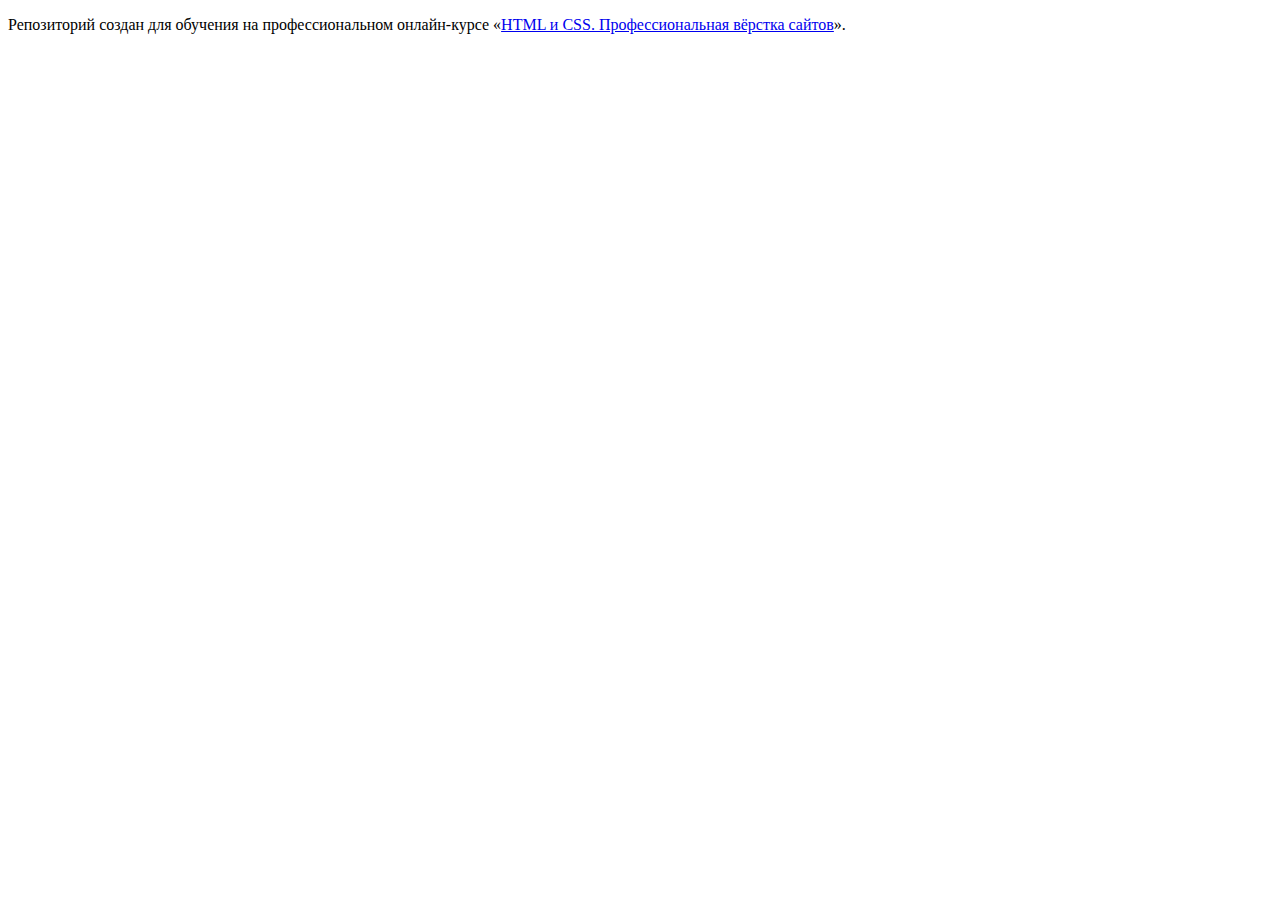
==== index.html @ a2f57d91 ":hatching_chick:" ====
<!DOCTYPE html>
<html lang="ru">
  <head>
    <meta charset="utf-8">
    <title>HTML Academy: Глейси</title>
  </head>
  <body>

    <p>Репозиторий создан для обучения на профессиональном онлайн‑курсе «<a href="https://htmlacademy.ru/intensive/htmlcss">HTML и CSS. Профессиональная вёрстка сайтов</a>».</p>

  </body>
</html>
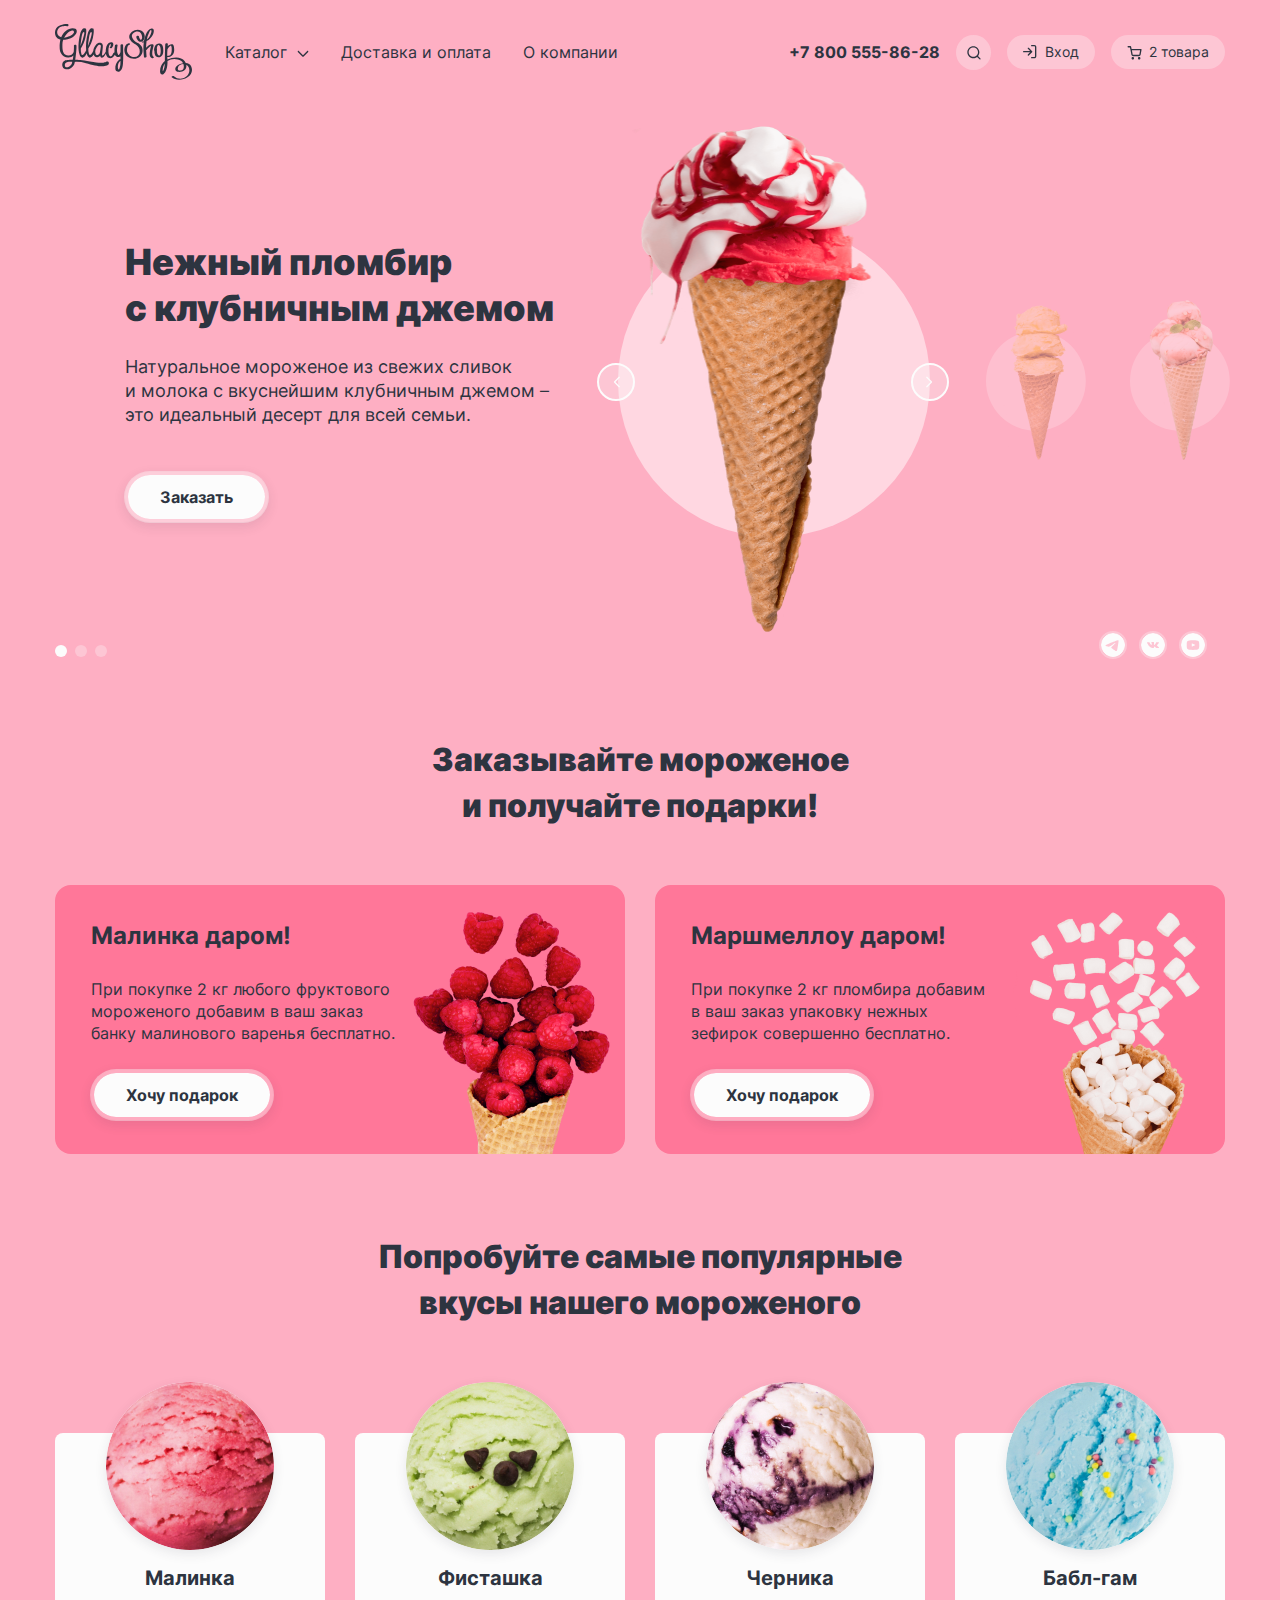
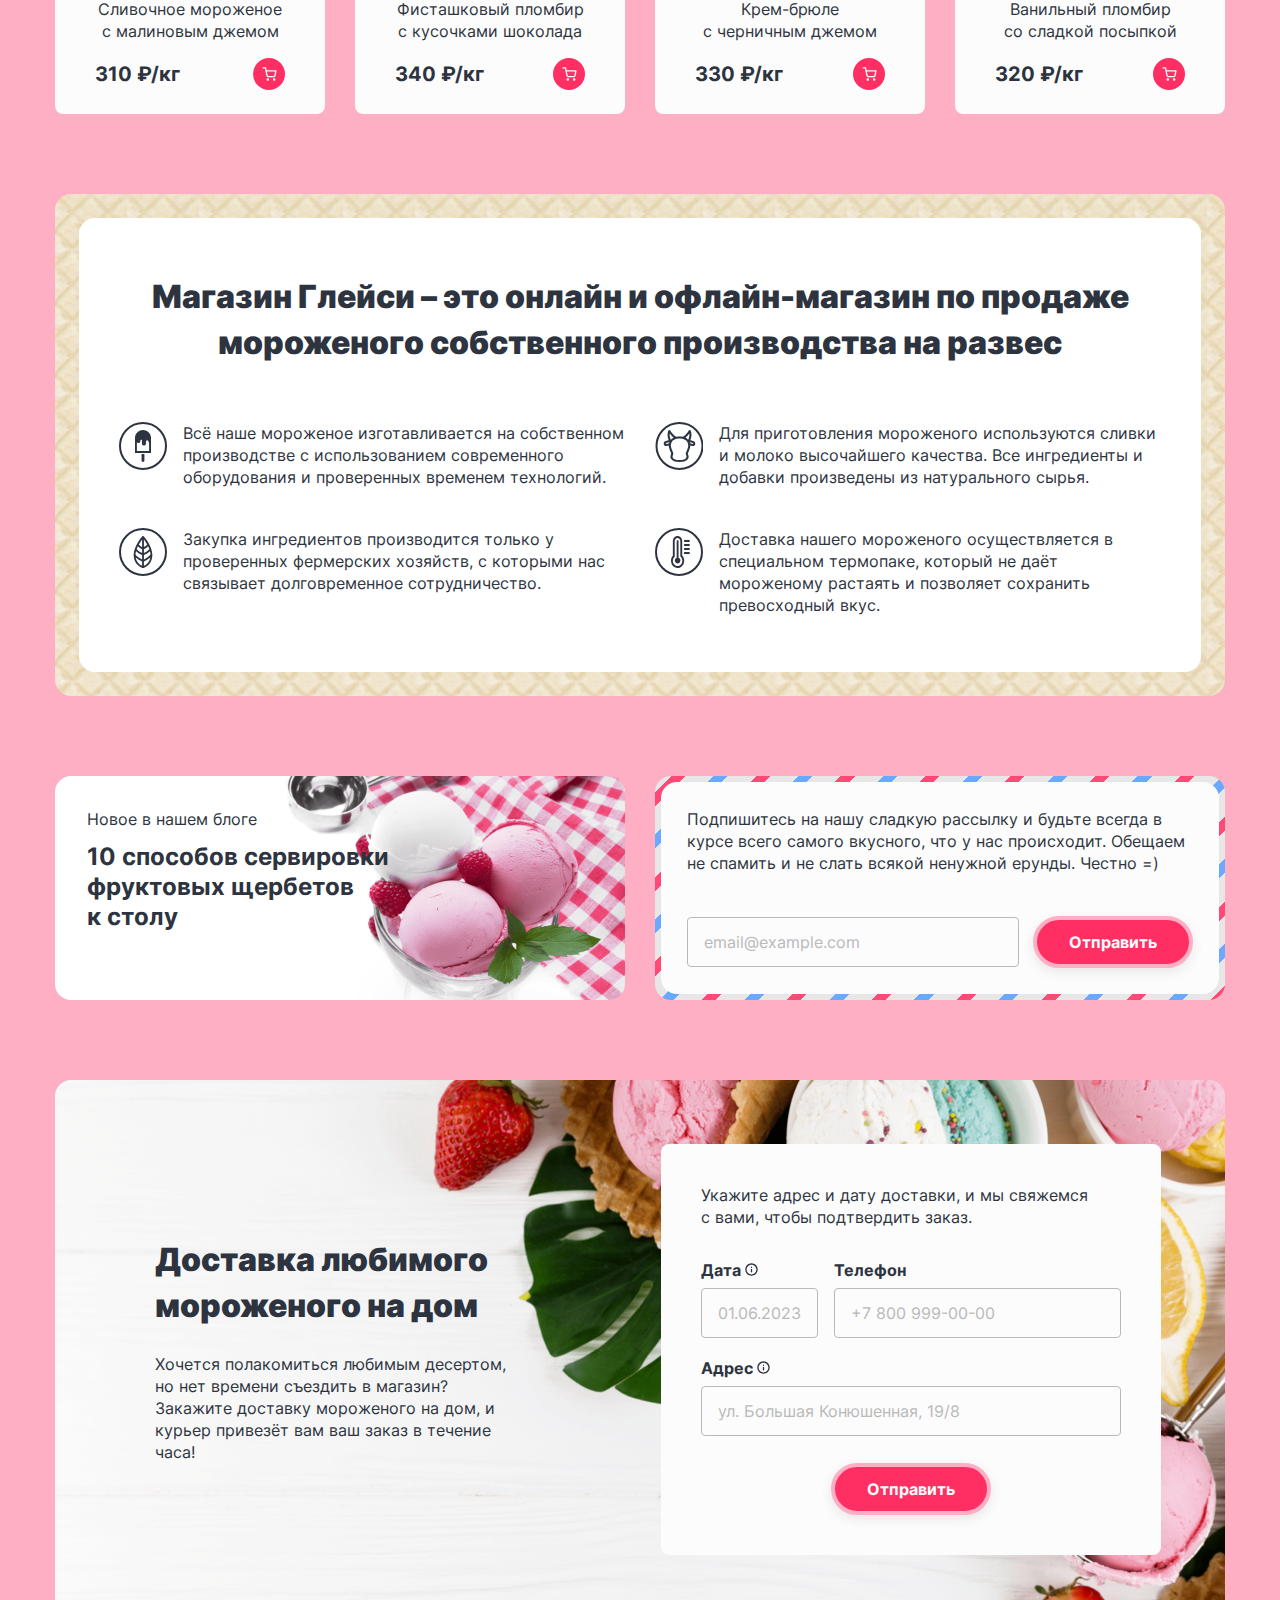
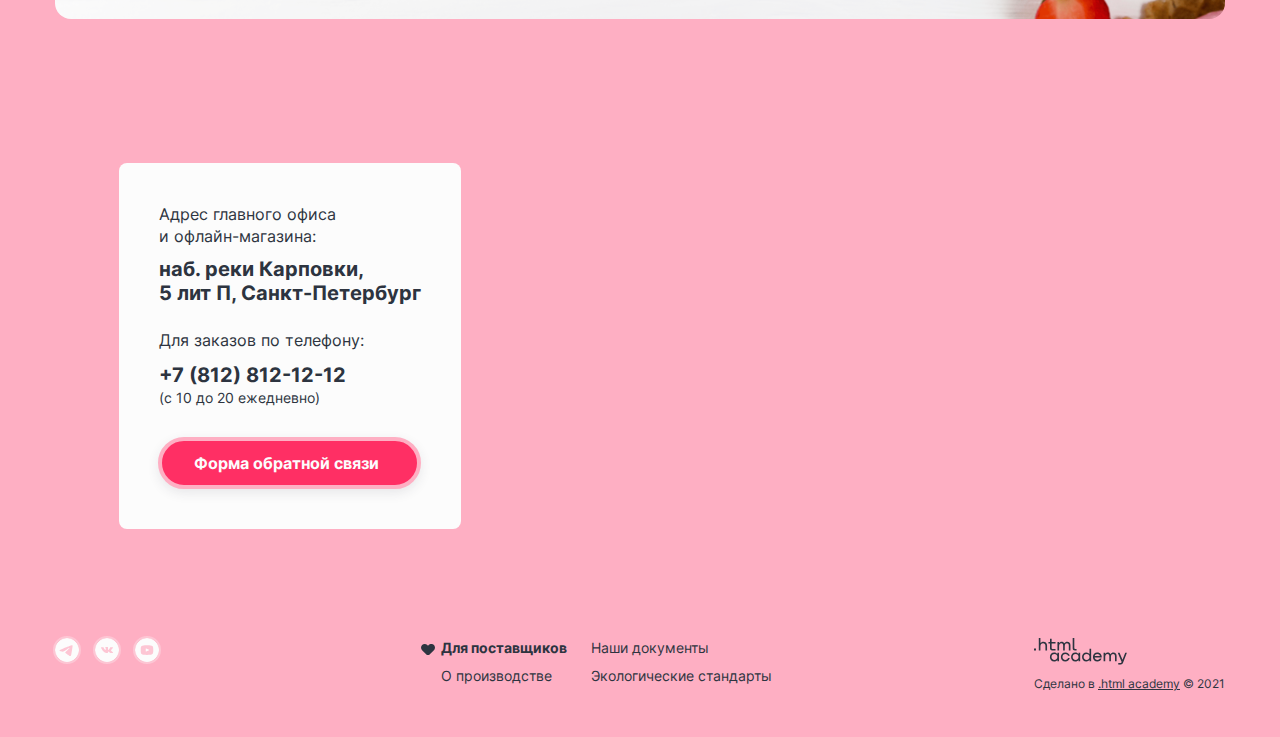
==== commit 37ceaa21: "Merge pull request #1 from EugeneChepkasov/master" ====
--- a/index.html
+++ b/index.html
@@ -1,12 +1,530 @@
 <!DOCTYPE html>
 <html lang="ru">
+
   <head>
     <meta charset="utf-8">
     <title>HTML Academy: Глейси</title>
+    <link rel="stylesheet" href="styles/styles.css">
+    <link rel="icon" type="image/png" sizes="32x32" href="images/favicon-32x32.png">
   </head>
+
   <body>
-
-    <p>Репозиторий создан для обучения на профессиональном онлайн‑курсе «<a href="https://htmlacademy.ru/intensive/htmlcss">HTML и CSS. Профессиональная вёрстка сайтов</a>».</p>
+    <div class="wrap-container">
+
+      <!-- Header -->
+      <header class="main-menu">
+        <a href="index.html" title="Главная страница">
+          <img src="images/logo-glacy.svg" class="main-logo" width="137" height="56" alt="Логотип Глейси">
+        </a>
+        <div class="menu">
+
+          <ul class="navigation">
+            <li>
+              <a href="catalog.html" class="catalog-link">Каталог</a>
+              <div class="inner-navigation-wrap">
+                <ul class="inner-navigation">
+                  <li><a href="#">Новинки</a></li>
+                  <li>
+                    <div></div>
+                  </li>
+                  <li><a href="#">Сливочное</a></li>
+                  <li><a href="#">Щербеты</a></li>
+                  <li><a href="#">Фруктовый лед</a></li>
+                  <li><a href="#">Мелорин</a></li>
+                </ul>
+              </div>
+            </li>
+            <li>
+              <a href="#">Доставка и оплата</a>
+            </li>
+            <li>
+              <a href="#">О компании</a>
+            </li>
+          </ul>
+
+          <ul class="user-navigation">
+            <li>
+              <a href="tel:+78005558628" class="link-tel">+7 800 555-86-28</a>
+            </li>
+            <li>
+              <a href="#" title="Поиск по сайту" class="search-link">
+                <svg class="search-icon" width="14" height="14" viewBox="0 0 14 14" fill="none"
+                  xmlns="http://www.w3.org/2000/svg">
+                  <path fill-rule="evenodd" clip-rule="evenodd"
+                    d="M1.66329 6.18799C1.66329 3.61066 3.75263 1.52132 6.32996 1.52132C8.90729 1.52132 10.9966 3.61066 10.9966 6.18799C10.9966 7.44526 10.4994 8.58641 9.69093 9.42554C9.66808 9.44309 9.64612 9.46234 9.62519 9.48326C9.60427 9.50418 9.58503 9.52614 9.56748 9.54898C8.72835 10.3575 7.58722 10.8547 6.32996 10.8547C3.75263 10.8547 1.66329 8.76532 1.66329 6.18799ZM10.0751 10.8759C9.04862 11.697 7.74662 12.188 6.32996 12.188C3.01625 12.188 0.329956 9.5017 0.329956 6.18799C0.329956 2.87428 3.01625 0.187988 6.32996 0.187988C9.64367 0.187988 12.33 2.87428 12.33 6.18799C12.33 7.60467 11.839 8.90668 11.0179 9.93313L13.468 12.3833C13.7284 12.6436 13.7284 13.0657 13.468 13.3261C13.2077 13.5864 12.7855 13.5864 12.5252 13.3261L10.0751 10.8759Z"
+                    fill="currentColor" />
+                </svg>
+              </a>
+              <form action="https://echo.htmlacademy.ru/courses" method="get" class="search-popover">
+                <input type="text" class="common-input search-input" name="search" placeholder="Поиск по сайту" required>
+              </form>
+            </li>
+
+            <li>
+              <a href="#" title="Вход в личный кабинет" class="login-link">Вход</a>
+
+              <form action="https://echo.htmlacademy.ru/courses" method="post" class="login-popover">
+                <p class="title">Личный кабинет</p>
+                <input class="common-input login-input" type="email" name="email" placeholder="email@example.com" required>
+                <input class="common-input input-password" type="password" name="password" placeholder="......" required>
+
+                <div class="login-action">
+                  <button type="submit" class="red-button" name="button-login">Войти</button>
+                  <div class="login-links">
+                    <a href="#" class="link-login">Забыли пароль?</a>
+                    <a href="#" class="link-login">Регистрация</a>
+                  </div>
+                </div>
+              </form>
+            </li>
+
+            <li>
+              <a href="#" class="cart-link">2 товара</a>
+
+              <form class="cart-popover" action="https://echo.htmlacademy.ru/courses" method="get">
+                <p class="title">Корзина</p>
+                <ul class="cart-list">
+                  <li class="cart-item">
+                    <a href="#" class="cart-form-link">
+                      <div class="cart-image">
+                        <img class="cart-form-img" src="images/card-raspberry.jpg" alt="Малиновое мороженое"
+                          width="270" height="184">
+                      </div>
+                      <div>
+                        <p class="cart-title">Малинка</p>
+                        <p class="cart-description">1 кг х 310 ₽</p>
+                      </div>
+                    </a>
+                    <p class="cart-title">310 ₽</p>
+                    <button type="button" class="close-button" name="close-cart"></button>
+                    <input type="hidden" value="raspberry" name="raspberry">
+                  </li>
+                  <li class="cart-item">
+                    <a href="#" class="cart-form-link">
+                      <div class="cart-image">
+                        <img class="cart-form-img" src="images/card-bubblegum.jpg" alt="Малиновое мороженое"
+                          width="270" height="184">
+                      </div>
+                      <div>
+                        <p class="cart-title">Бабл-гам</p>
+                        <p class="cart-description">1.5 кг х 320 ₽</p>
+                      </div>
+                    </a>
+                    <p class="cart-title">480 ₽</p>
+                    <button type="button" class="close-button" name="close-cart">
+                      <span class="visually-hidden">Удалить из корзины</span>
+                    </button>
+                    <input type="hidden" value="bubblegum" name="bubblegum">
+                  </li>
+                </ul>
+                <div class="cart-order">
+                  <button type="submit" class="red-button">Оформить заказ</button>
+                  <span class="cart-title">Итого: <span class="sum-cart">780 ₽</span></span>
+                </div>
+              </form>
+            </li>
+            <li>
+              <div class="cart-empty">
+                <p class="title">В вашей корзинке пустошь</p>
+              </div>
+            </li>
+          </ul>
+
+        </div>
+      </header>
+
+      <main>
+        <h1 class="visually-hidden">Глейси – производство и продажа мороженого на развес</h1>
+
+        <!-- Slider -->
+        <section class="hero-block">
+          <h2 class="visually-hidden">Самое вкусное мороженое</h2>
+
+          <ul class="slider">
+
+            <li class="slider-screen active-screen">
+              <div class="slider-description">
+                <h3 class="slider-title">Нежный пломбир <br>с клубничным джемом</h3>
+                <p>Натуральное мороженое из свежих сливок <br>и молока с вкуснейшим клубничным джемом
+                  – <br>это идеальный десерт для
+                  всей семьи. </p>
+                <a href="#" class="main-button" title="Нажмешь, придется заказать!">Заказать</a>
+              </div>
+
+              <div class="slider-image">
+                <img src="images/slider-strawberry.png" alt="Мороженое с вкуснейшим клубничным джемом" width="327"
+                  height="507">              </div>
+
+              <div class="slider-inactive-image">
+                <img src="images/slider-banana.png" alt="Мороженое с ярким банановым вкусом" width="327"
+                height="507">
+              </div>
+
+              <div class="slider-inactive-image">
+                <img src="images/slider-marshmallow.png" alt="Мороженое с карамельным топпингом" width="327"
+                  height="507">
+              </div>
+            </li>
+
+            <li class="slider-screen">
+              <div class="slider-description">
+                <h3 class="slider-title">Сливочное мороженое <br>со вкусом банана</h3>
+                <p>Сливочное мороженое с ярким банановым <br>вкусом подарит вам свежесть и наслаждение <br>даже в самый жаркий летний день.  </p>
+                <a href="#" class="main-button" title="Нажмешь, придется заказать!">Заказать</a>
+              </div>
+
+              <div class="slider-image">
+                <img src="images/slider-banana.png" alt="Мороженое с ярким банановым вкусом" width="327"
+                height="507">
+              </div>
+
+              <div class="slider-inactive-image">
+                <img src="images/slider-marshmallow.png" alt="Мороженое с карамельным топпингом" width="327"
+                  height="507">
+              </div>
+
+              <div class="slider-inactive-image">
+                <img src="images/slider-strawberry.png" alt="Мороженое с вкуснейшим клубничным джемом" width="327"
+                  height="507">
+              </div>
+            </li>
+
+
+            <li class="slider-screen">
+              <div class="slider-description">
+                <h3 class="slider-title">Карамельный пломбир <br>с маршмеллоу</h3>
+                <p>Необычный сладкий десерт с карамельным <br>топпингом и кусочками зефира завоюет <br>сердца сладкоежек всех возрастов. </p>
+                <a href="#" class="main-button" title="Нажмешь, придется заказать!">Заказать</a>
+              </div>
+
+              <div class="slider-image">
+                <img src="images/slider-marshmallow.png" alt="Мороженое с карамельным топпингом" width="327"
+                  height="507">
+              </div>
+
+              <div class="slider-inactive-image">
+                <img src="images/slider-strawberry.png" alt="Мороженое с вкуснейшим клубничным джемом" width="327"
+                  height="507">              </div>
+
+              <div class="slider-inactive-image">
+                <img src="images/slider-banana.png" alt="Мороженое с ярким банановым вкусом" width="327"
+                height="507">
+              </div>
+            </li>
+
+          </ul>
+
+          <button class="slider-control control-back" type="button" name="slider-forward">
+            <span class="visually-hidden">Вперед</span>
+          </button>
+          <button class="slider-control control-forward" type="button" name="slider-back">
+            <span class="visually-hidden">Назад</span>
+          </button>
+
+
+          <ul class="slider-bullets">
+            <li>
+              <button class="bullet active-bullet" type="button" name="first-screen">
+                <span class="visually-hidden">Первый экран слайдера</span>
+              </button>
+            </li>
+            <li>
+              <button class="bullet" type="button" name="second-screen">
+                <span class="visually-hidden">Второй экран слайдера</span>
+              </button>
+            </li>
+            <li>
+              <button class="bullet" type="button" name="third-screen">
+                <span class="visually-hidden">Третий экран слайдера</span>
+              </button>
+            </li>
+          </ul>
+
+          <ul class="social-links">
+            <li class="social-telegram">
+              <a href="https://t.me/htmlacademy">
+                <span class="visually-hidden">Наш Телеграмм</span>
+              </a>
+            </li>
+            <li class="social-vk">
+              <a href="https://vk.com/htmlacademy">
+                <span class="visually-hidden">Наш ВКонтакте</span>
+              </a>
+            </li>
+            <li class="social-youtube">
+              <a href="https://www.youtube.com/user/htmlacademyru">
+                <span class="visually-hidden">Наш канал на Ютуб</span>
+              </a>
+            </li>
+          </ul>
+
+        </section>
+
+        <section>
+          <h2 class="main-title">Заказывайте мороженое <br>и получайте подарки!</h2>
+          <ul class="gifts-wrap">
+            <li class="gift-article raspberry-gift">
+                <h3 class="title gift-title">Малинка даром!</h3>
+                <p class="gift-description">При покупке 2 кг любого фруктового мороженого добавим в ваш заказ банку малинового варенья бесплатно.
+                </p>
+                <a href="#" class="main-button gift-button">Хочу подарок</a>
+            </li>
+
+            <li class="gift-article marshmallow-gift">
+                <h3 class="title gift-title">Маршмеллоу даром!</h3>
+                <p  class="gift-description">При покупке 2 кг пломбира добавим в ваш заказ упаковку нежных зефирок совершенно бесплатно.</p>
+                <a href="#" class="main-button gift-button">Хочу подарок</a>
+            </li>
+          </ul>
+        </section>
+
+        <section>
+          <h2 class="main-title">Попробуйте самые популярные <br>вкусы нашего мороженого</h2>
+
+          <ul class="catalog-container">
+
+            <li class="card-container">
+              <a href="#" class="card-link" title="На страницу товара">
+                <div class="card-image">
+                  <img src="images/card-raspberry.jpg" alt="Сливочное мороженое c малиновым джемом" width="270"
+                    height="184">
+                </div>
+                <h3 class="catalog-title">Малинка</h3>
+              </a>
+              <p>Сливочное мороженое c малиновым джемом</p>
+              <div class="card-order">
+                <span class="card-price">310 ₽/кг</span>
+                <button type="button" class="card-button">
+                  <span class="visually-hidden">Добавить в корзину</span>
+                </button>
+              </div>
+            </li>
+
+            <li class="card-container">
+              <a href="#" class="card-link" title="На страницу товара">
+                <div class="card-image">
+                  <img src="images/card-pistache.jpg" alt="Фисташковый пломбир c кусочками шоколада" width="270"
+                    height="184">
+                </div>
+                <h3 class="catalog-title">Фисташка</h3>
+              </a>
+              <p>Фисташковый пломбир c кусочками шоколада</p>
+              <div class="card-order">
+                <span class="card-price">340 ₽/кг</span>
+                <button type="button" class="card-button">
+                  <span class="visually-hidden">Добавить в корзину</span>
+                </button>
+              </div>
+            </li>
+
+            <li class="card-container">
+              <a href="#" class="card-link" title="На страницу товара">
+                <div class="card-image">
+                  <img src="images/card-blueberry.jpg" alt="Крем-брюле c черничным джемом" width="270" height="184">
+                </div>
+                <h3 class="catalog-title">Черника</h3>
+              </a>
+              <p>Крем-брюле <br>c черничным джемом</p>
+              <div class="card-order">
+                <span class="card-price">330 ₽/кг</span>
+                <button type="button" class="card-button">
+                  <span class="visually-hidden">Добавить в корзину</span>
+                </button>
+              </div>
+            </li>
+
+            <li class="card-container">
+              <a href="#" class="card-link" title="На страницу товара">
+                <div class="card-image">
+                  <img src="images/card-bubblegum.jpg" alt="Ванильный пломбир со сладкой посыпкой" width="270"
+                    height="184">
+                </div>
+                <h3 class="catalog-title">Бабл-гам</h3>
+              </a>
+              <p>Ванильный пломбир <br>со сладкой посыпкой</p>
+              <div class="card-order">
+                <span class="card-price">320 ₽/кг</span>
+                <button type="button" class="card-button">
+                  <span class="visually-hidden">Добавить в корзину</span>
+                </button>
+              </div>
+            </li>
+
+
+          </ul>
+
+        </section>
+
+        <section class="about">
+          <h2 class="visually-hidden">О нашем магазине</h2>
+          <div class="about-content">
+            <h3 class="main-title">Магазин Глейси – это онлайн и офлайн-магазин по продаже мороженого собственного
+              производства на развес
+            </h3>
+
+            <div class="about-description-wrap">
+              <p class="about-description description-icecrem">Всё наше мороженое изготавливается на собственном
+                производстве с использованием современного оборудования и
+                проверенных временем технологий.</p>
+              <p class="about-description description-cow">Для приготовления мороженого используются сливки и молоко
+                высочайшего качества. Все ингредиенты и добавки
+                произведены из натурального сырья.</p>
+              <p class="about-description description-leaf">Закупка ингредиентов производится только у проверенных
+                фермерских хозяйств, с которыми нас связывает долговременное сотрудничество.</p>
+              <p class="about-description description-thermometer">Доставка нашего мороженого осуществляется в
+                специальном термопаке, который не даёт мороженому растаять и
+                позволяет сохранить превосходный вкус.</p>
+            </div>
+
+          </div>
+        </section>
+
+
+        <section >
+          <h2 class="visually-hidden">Блог Глейси со статьями о мороженом</h2>
+
+          <ul class="blog">
+          <li class="blogs-news">
+            <h3 class="blogs-heading">Новое в нашем блоге</h3>
+            <a href="#" class="blogs-link">
+              <h4 class="title">10 способов сервировки фруктовых щербетов <br>к столу</h4>
+            </a>
+          </li>
+
+          <li class="subscribe-wrap">
+            <div class="subscribe">
+            <h3 class="visually-hidden">Подпишись на новости и спецпредложения</h3>
+            <p>Подпишитесь на нашу сладкую рассылку и будьте всегда в курсе всего самого вкусного, что у нас
+              происходит.
+              Обещаем не спамить и не слать всякой ненужной ерунды. Честно =)</p>
+            <form action="https://echo.htmlacademy.ru/courses" method="post" aria-label="Форма подписки">
+              <input class="common-input subscribe-email" type="email" name="subscribe-email" placeholder="email@example.com"
+                required>
+              <button class="red-button" type="submit">Отправить</button>
+            </form>
+          </div>
+          </li>
+
+        </ul>
+        </section>
+
+        <section class="delivery">
+          <h2 class="visually-hidden">Как заказать доставку?</h2>
+          <article class="delivery-description">
+            <h3 class="main-title">Доставка любимого мороженого на дом</h3>
+            <p>Хочется полакомиться любимым десертом, <br>но нет времени съездить в магазин? Закажите доставку мороженого на
+              дом, и курьер привезёт вам ваш заказ в течение часа!</p>
+          </article>
+
+          <form action="https://echo.htmlacademy.ru/courses" method="get" class="delivery-form">
+            <h3 class="visually-hidden">Заполните форму для оформления доставки</h3>
+
+            <p>Укажите адрес и дату доставки, и мы свяжемся <br>с вами, чтобы подтвердить заказ.</p>
+
+            <div class="field-delivery">
+              <label for="date-delivery">Дата<a class="tooltip-link">
+               </a>
+               <span class="tooltip tooltip-date">Введите необходимую дату доставки</span>
+              </label>
+              <input class="common-input date-delivery" id="date-delivery" type="text" name="date-delivery" placeholder="01.06.2023"
+                required>
+            </div>
+
+            <div class="field-delivery">
+              <label for="phone-delivery">Телефон</label>
+              <input class="common-input phone-delivery" id="phone-delivery" type="tel" name="phone-delivery"
+                placeholder="+7 800 999-00-00" required>
+            </div>
+
+            <div class="field-delivery">
+              <label for="address-delivery">Адрес<a class="tooltip-link">
+              </a>
+              <span class="tooltip tooltip-delivery">Введите название улицы, дома и квартиры</span>
+            </label>
+              <input class="common-input address-delivery" id="address-delivery" type="text" name="address-delivery"
+                placeholder="ул. Большая Конюшенная, 19/8" required>
+            </div>
+
+            <button class="red-button" type="submit">Отправить</button>
+          </form>
+
+        </section>
+
+        <section class="contacts">
+          <h2 class="visually-hidden">Наши контакты</h2>
+          <article class="contacts-description">
+            <h3 class="visually-hidden">Наш адрес и телефон</h3>
+            <p>Адрес главного офиса <br>и офлайн-магазина:</p>
+            <address class="catalog-title">наб. реки Карповки, <br>5 лит П, Санкт-Петербург</address>
+            <p>Для заказов по телефону:</p>
+            <a class="catalog-title" href="tel:+78128121212">+7 (812) 812-12-12</a>
+            <span>(c 10 до 20 ежедневно)</span>
+            <a href="#" class="red-button">Форма обратной связи</a>
+          </article>
+        </section>
+
+      </main>
+
+      <!-- Footer -->
+      <footer class="main-footer">
+        <h3 class="visually-hidden">Наши соцсети</h3>
+        <ul class="footer-social social-links">
+          <li class="social-telegram">
+            <a href="https://t.me/htmlacademy">
+              <span class="visually-hidden">Наш Телеграмм</span>
+            </a>
+          </li>
+          <li class="social-vk">
+            <a href="https://vk.com/htmlacademy">
+              <span class="visually-hidden">Наш ВКонтакте</span>
+            </a>
+          </li>
+          <li class="social-youtube">
+            <a href="https://www.youtube.com/user/htmlacademyru">
+              <span class="visually-hidden">Наш канал на Ютуб</span>
+            </a>
+          </li>
+        </ul>
+        <h3 class="visually-hidden">Документы и стандарты</h3>
+        <ul class="footer-docs">
+          <li><a class="footer-link active-footer-link" href="#">Для поставщиков</a></li>
+          <li><a class="footer-link" href="#">Наши документы</a></li>
+          <li><a class="footer-link" href="#">О производстве</a></li>
+          <li><a class="footer-link" href="#">Экологические стандарты</a></li>
+        </ul>
+
+        <div class="madein">
+          <a href="https://htmlacademy.ru/">
+            <img src="images/logo-htmlacademy.svg" alt="Логотип Академии HTML" width="93" height="27">
+          </a>
+          <p>Сделано в <span>.html academy</span> © 2021</p>
+        </div>
+
+      </footer>
+    </div>
+
+    <div class="modal-container" style="display: none">
+      <h3 class="visually-hidden">Форма обратной связи</h3>
+      <div class="modal-window">
+        <p class="title modal-title">Мы обязательно вам ответим</p>
+        <button type="button" class="close-modal">
+          <p class="visually-hidden">Закрыть модальное окно</p>
+        </button>
+        <form action="https://echo.htmlacademy.ru/courses" method="get" class="modal-form">
+          <input class="common-input modal-input" type="text" name="clients-name"
+          placeholder="Имя и фамилия" required>
+
+          <input class="common-input modal-input" type="email" name="clients-email"
+          placeholder="email@example.com" required>
+
+          <textarea class="common-input modal-input" rows="5" name="clients-reqest"
+          placeholder="В свободной форме" required></textarea>
+
+          <button class="red-button modal-button" type="submit">Отправить</button>
+        </form>
+      </div>
+    </div>
 
   </body>
+
 </html>
--- a/styles/styles.css
+++ b/styles/styles.css
@@ -0,0 +1,1993 @@
+@font-face {
+  font-family: "Inter";
+  src: url("../fonts/inter-400.woff2") format("woff2");
+  font-weight: 400;
+  font-style: normal;
+  font-display: swap;
+}
+
+@font-face {
+  font-family: "Inter";
+  src: url("../fonts/inter-700.woff2") format("woff2");
+  font-weight: 700;
+  font-style: normal;
+  font-display: swap;
+}
+
+@font-face {
+  font-family: "Inter";
+  src: url("../fonts/inter-900.woff2") format("woff2");
+  font-weight: 900;
+  font-style: normal;
+  font-display: swap;
+}
+
+
+.visually-hidden {
+  position: absolute;
+  width: 1px;
+  height: 1px;
+  margin: -1px;
+  border: 0;
+  padding: 0;
+  white-space: nowrap;
+  clip-path: inset(100%);
+  clip: rect(0 0 0 0);
+  overflow: hidden;
+}
+
+html {
+  height: 100%;
+}
+
+body {
+  display: flex;
+  flex-direction: column;
+  height: 100%;
+  font-family: "Inter", "Arial", sans-serif;
+  font-size: 16px;
+  line-height: 22px;
+  font-weight: 400;
+  color: #2D3440;
+  margin: 0;
+  background-color: #FEAFC3;
+}
+
+.blue-body {
+  background-color: #69A9FF;
+}
+
+.yellow-body {
+  background-color: #FCC850;
+}
+
+main {
+  flex: 1 0 auto;
+}
+
+.wrap-container {
+  width: 1170px;
+  margin: 0 auto;
+}
+
+
+/* Titles */
+
+.slider-title {
+  font-family: "Inter", "Arial", sans-serif;
+  font-weight: 900;
+  font-style: normal;
+  font-size: 36px;
+  line-height: 46px;
+  color: #2D3440;
+  margin: 0;
+}
+
+
+.main-title {
+  font-family: "Inter", "Arial", sans-serif;
+  font-weight: 900;
+  font-style: normal;
+  font-size: 32px;
+  line-height: 46px;
+  color: #2D3440;
+  text-align: center;
+  margin: 0 0 56px 0;
+}
+
+
+
+.title {
+  font-family: "Inter", "Arial", sans-serif;
+  font-weight: 700;
+  font-style: normal;
+  font-size: 24px;
+  line-height: 30px;
+  color: #2D3440;
+  margin: 0 0 16px 0;
+}
+
+.catalog-title {
+  font-family: "Inter", "Arial", sans-serif;
+  font-weight: 700;
+  font-size: 20px;
+  line-height: 24px;
+  color: #2D3440;
+  margin: 0;
+  margin-top: 16px;
+}
+
+
+/* Кнопки */
+
+.main-button {
+  display: inline-block;
+  font-family: "Inter", "Arial", sans-serif;
+  font-size: 16px;
+  line-height: 20px;
+  font-weight: 700;
+  padding: 12px 32px;
+  margin-left: -1px;
+  text-decoration: none;
+  color: #2D3440;
+  background-color: #FCFCFC;
+  border: 4px solid rgba(252, 252, 252, 0.4);
+  box-shadow: 0 4px 12px rgba(45, 52, 64, 0.1);
+  border-radius: 26px;
+  background-clip: padding-box;
+  cursor: pointer;
+}
+
+.main-button:hover {
+  background-color: rgba(252, 252, 252, 0.4);
+  border: 4px solid #FCFCFC;
+}
+
+.main-button:focus {
+  background-color: rgba(252, 252, 252, 0.4);
+  outline: 2px solid #2D3440;
+  border: 4px solid rgba(252, 252, 252, 0.4);
+}
+
+.main-button:active {
+  background-color: #FCFCFC;
+  outline: 2px solid #2D3440;
+  border: 4px solid #FCFCFC;
+}
+
+.main-button:disabled {
+  background-color: #E7E7E7;
+  border: 4px solid rgba(252, 252, 252, 0.4);
+  color: #B9B9B9;
+}
+
+
+.red-button {
+  font-family: "Inter", "Arial", sans-serif;
+  font-size: 16px;
+  line-height: 20px;
+  font-weight: 700;
+  padding: 12px 32px;
+  margin-left: -1px;
+  color: #FCFCFC;
+  background: #FF2F64;
+  border: 4px solid #FEAFC3;
+  box-shadow: 0px 4px 12px rgba(45, 52, 64, 0.1);
+  border-radius: 26px;
+  cursor: pointer;
+}
+
+
+.red-button:hover {
+  color: #2D3440;
+  background: #FCFCFC;
+  border: 4px solid #FF2F64;
+}
+
+.red-button:focus {
+  background: #FF2F64;
+  outline: 2px solid #2D3440;
+  outline-offset: -2px;
+  border: 4px solid #FF2F64;
+  color: #FCFCFC;
+}
+
+.red-button:active {
+  color: #FCFCFC;
+  background: #FEAFC3;
+  outline: 2px solid #2D3440;
+  outline-offset: -2px;
+  border: 4px solid #FEAFC3;
+}
+
+.red-button:disabled {
+  background-color: #B9B9B9;
+  border: 4px solid rgba(185, 185, 185, 0.3);
+  color: #565C66;
+}
+
+/* Inputs */
+
+.common-input::placeholder {
+  font-family: "Inter", "Arial", sans-serif;
+  font-size: 16px;
+  font-weight: 400;
+  color: #B9B9B9;
+}
+
+.common-input {
+  padding: 14px 16px;
+  border: 1px solid #B9B9B9;
+  border-radius: 4px;
+  font-family: "Inter", "Arial", sans-serif;
+  font-size: 16px;
+  font-weight: 400;
+  color: #2D3440;
+  background-color: #FCFCFC;
+  box-sizing: border-box;
+}
+
+.common-input:hover {
+  border: 1px solid #2D3440;
+}
+
+.common-input:focus {
+  outline: 2px solid #2D3440;
+  outline-offset: -2px;
+}
+
+.common-input:invalid:not(:placeholder-shown) {
+  border: 1px solid #EA5454;
+}
+
+.common-input:invalid:not(:placeholder-shown):hover {
+  outline: 2px solid #EA5454;
+  outline-offset: -2px;
+}
+
+.common-input:disabled {
+  border: 1px solid #B9B9B9;
+  background-color: #E7E7E7;
+}
+
+
+/* MENU */
+.main-menu {
+  position: relative;
+  display: flex;
+  align-items: center;
+  padding: 24px 0;
+  z-index: 50;
+}
+
+.menu {
+  display: flex;
+  width: 100%;
+  justify-content: space-between;
+}
+
+.main-logo {
+  display: block;
+  margin-right: 17px;
+}
+
+
+.navigation,
+.user-navigation {
+  display: flex;
+  position: relative;
+  list-style: none;
+  font-family: "Inter", "Arial", sans-serif;
+  font-weight: 400;
+  font-style: normal;
+  font-size: 16px;
+  line-height: 18px;
+  margin: 0;
+  padding: 0;
+}
+
+.navigation > li > a {
+  display: inline-block;
+  text-decoration: none;
+  color: #2D3440;
+  padding: 8px 16px;
+  border-radius: 30px;
+}
+
+
+.navigation > li > a:hover {
+  background-color: rgba(252, 252, 252, 0.3);
+}
+
+.navigation > li > a:focus {
+  background-color: rgba(252, 252, 252, 0.3);
+  outline: 2px solid #2D3440;
+  outline-offset: -2px;
+}
+
+.navigation > li > a:active {
+  background-color: #FCFCFC;
+  outline: none;
+}
+
+.navigation > li > .catalog-link {
+  position: relative;
+  padding-right: 38px;
+}
+
+
+.navigation > li > .catalog-link:hover,
+.navigation > li:hover > .catalog-link,
+.navigation > li:focus-within > .catalog-link {
+  background-color: #FF4A78;
+  color: #FCFCFC;
+}
+
+.navigation > li > .catalog-link:focus {
+  background-color: #FF4A78;
+  color: #FCFCFC;
+  outline: 2px solid #2D3440;
+  outline-offset: -2px;
+}
+
+.navigation > li > .catalog-link:active {
+  opacity: 0.6;
+  outline: none;
+}
+
+
+.catalog-link::after {
+  content: "";
+  position: absolute;
+  background: url("../images/arrow-black.svg") no-repeat;
+  width: 12px;
+  height: 7px;
+  right: 16px;
+  top: 15px;
+}
+
+
+.catalog-link:hover::after,
+.catalog-link:focus::after,
+.catalog-link:active::after,
+.navigation > li:hover > .catalog-link::after,
+.navigation > li:focus-within > .catalog-link::after {
+  content: "";
+  position: absolute;
+  background: url("../images/arrow-white.svg") no-repeat;
+  width: 12px;
+  height: 7px;
+  right: 16px;
+  top: 15px;
+}
+
+
+.user-navigation > li > a {
+  display: inline-block;
+  text-decoration: none;
+  color: #2D3440;
+  padding: 8px 16px;
+  background-color: rgba(252, 252, 252, 0.3);
+  border-radius: 30px;
+}
+
+.user-navigation > li > .link-tel {
+  font-weight: 700;
+  display: block;
+  text-decoration: none;
+  color: #2D3440;
+  padding: 8px 0;
+  background: none;
+  outline: none;
+}
+
+.user-navigation > li > .link-tel:hover {
+  color: #FCFCFC;
+}
+
+.user-navigation > li > .link-tel:focus {
+  color: #FCFCFC;
+  opacity: 0.5;
+}
+
+
+.user-navigation > li > .search-link {
+  display: flex;
+  margin: 0;
+  padding: 11px 10px 10px 11px;
+  margin-left: 16px;
+}
+
+.user-navigation > li > .login-link,
+.user-navigation > li > .cart-link {
+  position: relative;
+  padding-left: 38px;
+  margin-left: 16px;
+  font-size: 14px;
+}
+
+.login-link::before {
+  content: "";
+  position: absolute;
+  background-image: url("../images/icon-login.svg");
+  width: 16px;
+  height: 16px;
+  background-repeat: no-repeat;
+  left: 16px;
+  top: 10px;
+}
+
+.login-link:hover:before,
+.login-link:active:before,
+.login-link:focus:before {
+  background-image: url("../images/icon-login-white.svg");
+}
+
+.cart-link::before {
+  content: "";
+  position: absolute;
+  background-image: url("../images/icon-cart-black.svg");
+  background-repeat: no-repeat;
+  width: 16px;
+  height: 16px;
+  left: 16px;
+  top: 11px;
+}
+
+.cart-link:hover:before,
+.cart-link:active:before,
+.cart-link:focus:before {
+  background-image: url("../images/icon-cart.svg");
+}
+
+.user-navigation > li:not(:first-child) > a:hover {
+  background-color: #FF4A78;
+  color: #FCFCFC;
+}
+
+.user-navigation > li:not(:first-child) > a:focus {
+  background-color: #FF4A78;
+  outline: 2px solid #2D3440;
+  outline-offset: -2px;
+  color: #FCFCFC;
+}
+
+.user-navigation > li:not(:first-child) > a:active {
+  opacity: 0.6;
+  outline: none;
+}
+
+
+
+
+.inner-navigation {
+  list-style: none;
+  font-size: 14px;
+  padding: 6px 0;
+  box-shadow: 0 8px 16px rgba(45, 52, 64, 0.12);
+  border-radius: 4px;
+  background: #FCFCFC;
+}
+
+.inner-navigation-wrap {
+  position: absolute;
+  display: none;
+  border-top: 21px solid transparent;
+  box-sizing: border-box;
+  margin-top: -13px;
+}
+
+li:hover > .inner-navigation-wrap,
+li:focus-within > .inner-navigation-wrap {
+  display: block;
+}
+
+
+.inner-navigation li a {
+  display: block;
+  text-decoration: none;
+  color: #2D3440;
+  padding: 6px 16px;
+
+}
+
+.inner-navigation li:first-child a {
+  font-weight: 700;
+}
+
+.inner-navigation li div {
+  height: 1px;
+  background: rgba(185, 185, 185, 1);
+  margin: 4px 16px;
+}
+
+.inner-navigation li a:hover {
+  background: #FFCBD8;
+}
+
+.inner-navigation li a:focus {
+  background: #FF4A78;
+  outline: none;
+  color: #FCFCFC;
+}
+
+.inner-navigation li a:active {
+  background: #FF7799;
+  color: #2D3440;
+}
+
+/* Search */
+
+.search-popover {
+  display: none;
+  border-top: 8px solid transparent;
+  position: absolute;
+  top: 36px;
+  left: -160px;
+  padding: 24px 16px;
+  border-radius: 4px;
+  background-color: #FCFCFC;
+  background-clip: padding-box;
+  box-shadow: 0px 8px 16px rgba(45, 52, 64, 0.12);
+}
+
+.search-input {
+  min-width: 324px;
+}
+
+li:focus-within .search-popover,
+li:hover .search-popover {
+  display: block;
+}
+
+
+/* Authorisation */
+
+.login-popover {
+  display: none;
+  position: absolute;
+  left: -122px;
+  top: 36px;
+  width: 420px;
+  box-sizing: border-box;
+  padding: 48px;
+  border-radius: 4px;
+  background-color: #FCFCFC;
+  box-shadow: 0px 8px 16px rgba(45, 52, 64, 0.12);
+  border-top: 8px solid transparent;
+  background-clip: padding-box;
+}
+
+.login-input {
+  width: 324px;
+  margin-bottom: 16px;
+}
+
+.input-password {
+  width: 324px;
+  margin-bottom: 16px;
+}
+
+.input-password::placeholder {
+  font-size: 30px;
+  font-weight: 700;
+  transform: translateY(-2px);
+  color: black;
+}
+
+.login-action {
+  display: flex;
+  margin-top: 16px;
+}
+
+.login-links {
+  margin-left: 19px;
+}
+
+.link-login {
+  font-family: "Inter", "Arial", sans-serif;
+  font-size: 14px;
+  line-height: 24px;
+  font-weight: 400;
+  color: #2D3440;
+}
+
+.link-login:hover {
+  opacity: 70%;
+}
+
+li:hover .login-popover,
+li:focus-within .login-popover {
+  display: block;
+}
+
+/* Cart */
+
+.cart-popover {
+  display: none;
+  position: absolute;
+  left: 0;
+  top: 36px;
+  padding: 48px;
+  background-color: #FCFCFC;
+  border-top: 8px solid transparent;
+  background-clip: padding-box;
+  box-shadow: 0px 8px 16px rgba(45, 52, 64, 0.12);
+}
+
+
+li:hover .cart-popover,
+li:focus-within .cart-popover {
+  display: block;
+
+}
+
+.cart-list {
+  list-style: none;
+  margin: 32px 0;
+  padding: 0;
+
+}
+
+.cart-item {
+  display: grid;
+  width: 345px;
+  grid-template-columns: 1fr 80px 10px;
+  column-gap: 16px;
+  align-items: center;
+  margin-top: 24px;
+}
+
+
+.cart-image {
+  display: flex;
+  width: 46px;
+  height: 46px;
+  border-radius: 50%;
+  overflow: hidden;
+  justify-content: center;
+  align-items: center;
+}
+
+.cart-form-img {
+  transform: scale(0.5);
+}
+
+.cart-form-link {
+  text-decoration: none;
+  display: flex;
+  gap: 16px;
+  align-items: center;
+}
+
+.cart-title {
+  font-family: "Inter", "Arial", sans-serif;
+  font-weight: 700;
+  font-size: 18px;
+  line-height: 20px;
+  color: #2D3440;
+  margin: 0;
+  padding: 0;
+}
+
+
+.cart-description {
+  font-family: "Inter", "Arial", sans-serif;
+  font-size: 14px;
+  line-height: 16px;
+  font-weight: 400;
+  color: #B9B9B9;
+  margin: 0;
+  margin-top: 5px;
+}
+
+
+.close-button {
+  width: 10px;
+  height: 10px;
+  background-image: url("../images/icon-close.svg");
+  background-repeat: no-repeat;
+  background-position: center center;
+  border: none;
+  background-color: transparent;
+  cursor: pointer;
+}
+
+.cart-order {
+  display: flex;
+  justify-content: space-between;
+  align-items: center;
+}
+
+.cart-order {
+  position: relative;
+  margin-top: 64px;
+}
+
+.cart-order::before {
+  content: "";
+  position: absolute;
+  width: 100%;
+  height: 1px;
+  background-color: #E7E7E7;
+  top: -32px;
+}
+
+.cart-empty {
+  display: none;
+  position: absolute;
+  width: 288px;
+  right: 0;
+  top: 36px;
+  padding: 48px 12px 32px 12px;
+  background-color: #FCFCFC;
+  border-top: 8px solid transparent;
+  box-sizing: border-box;
+  background-clip: padding-box;
+  box-shadow: 0px 8px 16px rgba(45, 52, 64, 0.12);
+  text-align: center;
+}
+
+
+/* SLIDER (Hero block) */
+
+.hero-block {
+  position: relative;
+  padding-left: 70px;
+  margin-bottom: 80px;
+  margin-top: 21px;
+  padding-bottom: 20px;
+}
+
+.slider {
+  list-style: none;
+  margin: 0;
+  padding: 0;
+}
+
+.slider-screen {
+  display: none;
+}
+
+.active-screen {
+  position: relative;
+  display: flex;
+  align-items: center;
+}
+
+.slider-description {
+  width: 470px;
+  margin: 80px 40px 80px 0;
+}
+
+.slider-description p {
+  font-size: 18px;
+  line-height: 24px;
+  margin-top: 24px;
+  margin-bottom: 44px;
+}
+
+.slider-image {
+  position: relative;
+}
+
+.slider-image::before {
+  content: "";
+  position: absolute;
+  left: calc(50% - 312px/2);
+  top: calc(50% - 312px/2);
+  width: 312px;
+  height: 312px;
+  border-radius: 50%;
+  background-color: rgba(255, 255, 255, 0.5);
+  z-index: -10;
+}
+
+.slider-control {
+  position: absolute;
+  width: 38px;
+  height: 38px;
+  background-color: rgba(252, 252, 252, 0.3);
+  border: 2px solid #FCFCFC;
+  border-radius: 50%;
+  cursor: pointer;
+  z-index: 10;
+}
+
+.slider-control:hover {
+  background-color: #FCFCFC;
+}
+
+.slider-control:focus {
+  background-color: rgba(252, 252, 252, 0.3);
+  border: 2px solid #2D3440;
+  outline: none;
+}
+
+.slider-control:active {
+  background-color: rgba(252, 252, 252, 0.5);
+  border: 2px solid rgba(252, 252, 252, 0.5);
+}
+
+.slider-control:disabled {
+  opacity: 0.3;
+}
+
+.control-forward {
+  right: 276px;
+  top: 238px;
+  background-image: url("../images/arrow-white.svg");
+  background-repeat: no-repeat;
+  background-position: center center;
+  transform: rotate(90deg);
+
+}
+
+.control-back {
+  left: 542px;
+  top: 238px;
+  background-image: url("../images/arrow-white.svg");
+  background-repeat: no-repeat;
+  background-position: center center;
+  transform: rotate(-90deg);
+}
+
+.control-forward:hover,
+.control-forward:active,
+.control-forward:focus {
+  background-image: url("../images/arrow-black.svg");
+  transform: rotate(-90deg);
+}
+
+.control-back:hover,
+.control-back:active,
+.control-back:focus {
+  background-image: url("../images/arrow-black.svg");
+  transform: rotate(90deg);
+}
+
+
+.slider-inactive-image {
+  position: relative;
+  transform: scale(0.32);
+  opacity: 0.4;
+  width: 144px;
+}
+
+.slider-inactive-image::before {
+  content: "";
+  position: absolute;
+  left: 0;
+  top: calc(50% - 312px/2);
+  width: 312px;
+  height: 312px;
+  border-radius: 50%;
+  background-color: rgba(255, 255, 255, 0.5);
+  z-index: -10;
+}
+
+
+/* Bullets */
+
+.slider-bullets {
+  position: absolute;
+  display: flex;
+  list-style: none;
+  margin: 0;
+  padding: 0;
+  line-height: 0;
+
+  left: 0;
+  bottom: 0;
+  gap: 8px;
+}
+
+.bullet {
+  width: 12px;
+  height: 12px;
+  border: 2px solid transparent;
+  border-radius: 50%;
+  background-color: rgba(252, 252, 252, 0.3);
+  cursor: pointer;
+  padding: 0;
+  box-sizing: border-box;
+}
+
+.active-bullet {
+  background-color: #FCFCFC;
+}
+
+.bullet:hover {
+  border: 2px solid #FCFCFC;
+}
+
+.bullet:focus {
+  border: 2px solid #2D3440;
+  outline: none;
+}
+
+.bullet:active {
+  border: 2px solid transparent;
+}
+
+/* Social Links */
+
+.social-links {
+  position: absolute;
+  display: flex;
+  list-style: none;
+  margin: 0;
+  margin-right: 20px;
+  padding: 0;
+  line-height: 0;
+  right: 0;
+  bottom: 0;
+  gap: 16px;
+}
+
+.social-links > li > a {
+  outline: none;
+}
+
+.social-links > li > a::before {
+  content: "";
+  display: block;
+  width: 24px;
+  height: 24px;
+  background-color: rgba(252, 252, 252, 0.3);
+  border-radius: 50%;
+  border: 1px solid #FCFCFC;
+  outline: 2px solid rgba(252, 252, 252, 0.3);
+  box-sizing: border-box;
+}
+
+
+.social-links > li > a:hover::before {
+  background-color: #2D3440;
+}
+
+.social-links > li > a:active::before {
+  opacity: 70%;
+}
+
+.social-links > li > a:focus::before {
+  background-color: #2D3440;
+  outline: 2px solid #2D3440;
+}
+
+.social-telegram a::before {
+  background: url("../images/icon-telegram.svg") no-repeat center center;
+}
+
+.social-vk a::before {
+  background: url("../images/icon-vk.svg") no-repeat center center;
+}
+
+.social-youtube a::before {
+  background: url("../images/icon-youtube.svg") no-repeat center center;
+}
+
+
+
+/* GIFTS */
+
+.gifts-wrap {
+  display: grid;
+  grid-template-columns: 570px 570px;
+  gap: 30px;
+  margin: 0;
+  padding: 0;
+  margin-bottom: 80px;
+  list-style: none;
+}
+
+
+.gift-article {
+  display: flex;
+  flex-direction: column;
+  background: #FF7799;
+  border-radius: 16px;
+  background-repeat: no-repeat;
+  background-position: right bottom;
+  padding: 36px 36px 33px 36px;
+  box-sizing: border-box;
+}
+
+.raspberry-gift {
+  background-image: url("../images/gift-raspberry.png");
+}
+
+.marshmallow-gift {
+  background-image: url("../images/gift-marshmallow.png");
+
+}
+
+.gift-description {
+  max-width: 305px;
+  flex-grow: 1;
+  margin: 0 0 25px 0;
+}
+
+.gift-title {
+  margin-bottom: 27px;
+  max-width: 305px;
+}
+
+.gift-button {
+  align-self: flex-start;
+}
+
+/* Popular cards */
+
+.catalog-container {
+  display: flex;
+  padding: 0;
+  margin: 0;
+  margin-bottom: 80px;
+  column-gap: 30px;
+  row-gap: 40px;
+  flex-wrap: wrap;
+  list-style: none;
+}
+
+.card-container {
+  position: relative;
+  display: flex;
+  flex-direction: column;
+  align-items: center;
+  width: 270px;
+  padding: 0 40px 24px 40px;
+  box-sizing: border-box;
+}
+
+.card-link {
+  display: flex;
+  text-decoration: none;
+  flex-direction: column;
+  align-items: center;
+}
+
+.card-image {
+  display: flex;
+  justify-content: center;
+  width: 168px;
+  height: 168px;
+  border-radius: 50%;
+  overflow: hidden;
+  box-shadow: 0px 4px 12px rgba(45, 52, 64, 0.1);
+}
+
+.card-container::before {
+  position: absolute;
+  content: "";
+  width: 100%;
+  height: calc(100% - 51px);
+  background: #FCFCFC;
+  border-radius: 8px;
+  bottom: 0;
+  left: 0;
+  z-index: -10;
+}
+
+.card-container p {
+  margin: 8px 0 16px 0;
+  text-align: center;
+  flex-grow: 1;
+}
+
+.card-order {
+  display: flex;
+  width: 100%;
+  justify-content: space-between;
+  align-items: center;
+}
+
+.card-price {
+  font-size: 20px;
+  line-height: 24px;
+  font-weight: 700;
+}
+
+.card-button {
+  width: 32px;
+  height: 32px;
+  border-radius: 50%;
+  border: none;
+  background-color: #FF2F64;
+  border: 2px solid #FF2F64;
+  background-image: url("../images/icon-cart.svg");
+  background-repeat: no-repeat;
+  background-position: center;
+  box-sizing: border-box;
+  cursor: pointer;
+}
+
+.card-button:hover {
+  background-color: #FCFCFC;
+  background-image: url("../images/icon-cart-black.svg");
+}
+
+.card-button:focus {
+  border: 2px solid #2D3440;
+  outline: none;
+}
+
+.card-button:active {
+  background-color: #FFCBD8;
+  background-image: url("../images/icon-cart-black.svg");
+  border: 2px solid #FF2F64;
+}
+
+.card-button:disabled {
+  background-color: #B9B9B9;
+  background-image: url("../images/icon-cart-black.svg");
+  border: 2px solid #B9B9B9;
+}
+
+
+/* ABOUT */
+
+.about {
+  background-image: url("/images/background-waffle.jpg");
+  border-radius: 16px;
+  padding: 24px;
+  margin-bottom: 80px;
+}
+
+.about-content {
+  background-color: #FFFFFF;
+  padding: 56px 40px 56px 40px;
+  border-radius: 16px;
+}
+
+.about-description-wrap {
+  display: flex;
+  flex-wrap: wrap;
+  column-gap: 30px;
+  row-gap: 40px;
+}
+
+.about-description {
+  position: relative;
+  max-width: 442px;
+  margin: 0;
+  padding-left: 64px;
+}
+
+.about-description::before {
+  content: "";
+  position: absolute;
+  width: 48px;
+  height: 48px;
+  background-repeat: no-repeat;
+  top: 0;
+  left: 0;
+}
+
+.description-icecrem::before {
+  background-image: url("../images/icon-icecream.svg");
+}
+
+.description-leaf::before {
+  background-image: url("../images/icon-leaf.svg");
+}
+
+.description-cow::before {
+  background-image: url("../images/icon-cow.svg");
+}
+
+.description-thermometer::before {
+  background-image: url("../images/icon-thermometer.svg");
+}
+
+/* BLOG */
+
+.blog {
+  display: grid;
+  grid-template-columns: 570px 570px;
+  gap: 30px;
+  margin: 0;
+  padding: 0;
+  margin-bottom: 80px;
+  list-style: none;
+}
+
+.blogs-news {
+  background-color: #FCFCFC;
+  border-radius: 16px;
+  box-sizing: border-box;
+  padding-left: 32px;
+  padding-bottom: 50px;
+  background-image: url("../images/background-blogs-news.jpg");
+  background-position: right top -73px;
+  background-repeat: no-repeat;
+}
+
+.blogs-heading {
+  font: inherit;
+  margin-top: 32px;
+  margin-bottom: 12px;
+}
+
+.blogs-link {
+  text-decoration: none;
+  color: #2D3440;
+  text-align: left;
+}
+
+.blogs-news .title {
+  max-width: 303px;
+}
+
+.subscribe-wrap {
+  background: repeating-linear-gradient(-45deg, #FF4A78, #FF4A78 10px, #E7E7E7 10px, #E7E7E7 30px, #69A9FF 30px, #69A9FF 40px, #E7E7E7 40px, #E7E7E7 60px);
+  padding: 6px;
+  border-radius: 16px;
+  box-sizing: border-box;
+}
+
+.subscribe {
+  background-color: #FCFCFC;
+  padding: 26px;
+  border-radius: 16px;
+  height: 100%;
+  box-sizing: border-box;
+  display: flex;
+  flex-direction: column;
+  justify-content: center;
+}
+
+.subscribe p {
+  margin: 0;
+  margin-bottom: 42px;
+}
+
+.subscribe-email {
+  width: 332px;
+  margin-right: 10px;
+}
+
+.subscribe-email::placeholder {
+  font-family: "Inter", "Arial", sans-serif;
+  font-size: 16px;
+  line-height: 20px;
+  font-weight: 400;
+  color: #B9B9B9;
+}
+
+/* DELIVERY */
+
+.delivery {
+  background-image: url("../images/background-delivery.png");
+  background-repeat: no-repeat;
+  background-position: top -180px left -60px;
+  padding: 64px 64px 64px 100px;
+  display: flex;
+  justify-content: space-between;
+  align-items: center;
+  border-radius: 16px;
+  margin-bottom: 80px;
+}
+
+.delivery article {
+  max-width: 371px;
+}
+
+.delivery-description .main-title {
+  text-align: left;
+  margin-bottom: 24px;
+}
+
+.delivery-description p {
+  margin: 0;
+}
+
+.delivery-form {
+  display: flex;
+  flex-wrap: wrap;
+  justify-content: center;
+  max-width: 500px;
+  background-color: #FCFCFC;
+  padding: 40px;
+  box-sizing: border-box;
+  border-radius: 8px;
+}
+
+.delivery-form p {
+  width: 420px;
+  margin: 0;
+  margin-bottom: 60px;
+}
+
+.field-delivery {
+  position: relative;
+}
+
+.delivery-form label {
+  position: absolute;
+  left: 0;
+  top: -28px;
+  font-family: "Inter", "Arial", sans-serif;
+  font-size: 16px;
+  line-height: 20px;
+  font-weight: 700;
+  margin-right: 4px;
+}
+
+.date-delivery {
+  position: relative;
+  width: 117px;
+  margin-right: 16px;
+  margin-bottom: 48px;
+}
+
+.phone-delivery {
+  position: relative;
+  width: 287px;
+  margin-bottom: 48px;
+}
+
+.address-delivery {
+  position: relative;
+  width: 420px;
+  margin-bottom: 27px;
+}
+
+.tooltip-link {
+  position: absolute;
+  width: 13px;
+  height: 13px;
+  background: url("../images/icon-tooltip.svg") no-repeat center;
+  right: -17px;
+  top: 3px;
+}
+
+.tooltip-link:hover + .tooltip {
+  display: block;
+}
+
+
+.tooltip {
+  display: none;
+  position: absolute;
+  top: -6px;
+  min-width: 150px;
+  font-style: normal;
+  font-weight: 400;
+  font-size: 12px;
+  line-height: 16px;
+  color: #565C66;
+  padding: 10px 8px;
+  background-color: #FCFCFC;
+  border: 1px solid #B9B9B9;
+  border-radius: 1px;
+  box-shadow: 0px 2px 12px rgba(173, 152, 143, 0.18);
+  z-index: 10;
+}
+
+.tooltip::before {
+  position: absolute;
+  content: "";
+  width: 11px;
+  height: 11px;
+  left: -6px;
+  top: 11px;
+  background-color: #FCFCFC;
+  border-bottom: 1px solid #B9B9B9;
+  border-left: 1px solid #B9B9B9;
+  border-radius: 1px;
+  transform: rotate(45deg);
+}
+
+.tooltip-delivery {
+  left: 78px;
+}
+
+.tooltip-date {
+  left: 66px;
+}
+
+/* Contacts */
+
+.contacts {
+  background-image: url("../images/backgound-address.jpeg");
+  background-repeat: no-repeat;
+  background-position: center center;
+  background-size: cover;
+  padding: 64px;
+  display: flex;
+  align-items: center;
+  border-radius: 16px;
+}
+
+.contacts-description {
+  background-color: #FCFCFC;
+  max-width: 343px;
+  border-radius: 8px;
+  padding: 40px;
+  box-sizing: border-box;
+}
+
+
+.contacts-description p {
+  margin: 0;
+  padding: 0;
+}
+
+.contacts-description address {
+  font-style: normal;
+  margin-top: 10px;
+  margin-bottom: 24px;
+}
+
+.contacts-description a {
+  display: block;
+  text-decoration: none;
+  margin-top: 12px;
+}
+
+.contacts-description span {
+  display: block;
+  font-size: 14px;
+  margin-bottom: 28px;
+}
+
+
+/* FOOTER */
+
+.main-footer {
+  display: flex;
+  justify-content: space-between;
+  position: relative;
+  padding: 45px 0;
+}
+
+.footer-social {
+  position: relative;
+}
+
+.footer-docs {
+  list-style: none;
+  display: grid;
+  grid-template-columns: auto auto;
+  height: fit-content;
+  row-gap: 8px;
+  column-gap: 24px;
+  margin: 0;
+  padding: 0;
+}
+
+.footer-docs li {
+  line-height: 20px;
+}
+
+.footer-link {
+  display: block;
+  text-decoration: none;
+  font-size: 14px;
+  line-height: 20px;
+  color: #2D3440;
+}
+
+.active-footer-link {
+  position: relative;
+  font-weight: 700;
+}
+
+.active-footer-link::before {
+  content: "";
+  width: 14px;
+  height: 12px;
+  position: absolute;
+  background: url("../images/icon-heart.svg");
+  top: 5px;
+  left: -20px;
+}
+
+
+.footer-link:hover {
+  color: #565C66;
+}
+
+.footer-link:active {
+  opacity: 70%;
+}
+
+.footer-link:focus {
+  outline: 2px solid #2D3440;
+}
+
+
+.madein p {
+  margin-top: 6px;
+  margin-bottom: 0;
+  font-size: 12px;
+  line-height: 16px;
+}
+
+.madein p span {
+  text-decoration: underline;
+}
+
+.madein a:hover {
+  opacity: 70%;
+}
+
+.madein a:active {
+  opacity: 50%;
+}
+
+
+/* CATALOG */
+
+.catalog-main-title {
+  text-align: left;
+  margin-bottom: 39px;
+}
+
+.breadcrums {
+  display: flex;
+  list-style: none;
+  padding: 0;
+  gap: 28px;
+  margin: 31px 0 16px 0;
+}
+
+.breadcrums li a {
+  font-family: "Inter", "Arial", sans-serif;
+  text-decoration: none;
+  font-style: normal;
+  font-weight: 700;
+  font-size: 14px;
+  line-height: 20px;
+  color: #2D3440;
+}
+
+.breadcrums li:last-child a {
+  text-decoration: underline;
+}
+
+.breadcrums li {
+  position: relative;
+}
+
+.breadcrums li:not(:last-child)::after {
+  content: "";
+  position: absolute;
+  background-image: url("../images/icon-quotes.svg");
+  width: 7px;
+  height: 6px;
+  top: 9px;
+  right: -18px;
+}
+
+.breadcrums li:hover {
+  opacity: 80%;
+  cursor: pointer;
+}
+
+.breadcrums li:active {
+  opacity: 60%;
+}
+
+/* Filters */
+
+.catalog-filters {
+  max-width: 825px;
+  display: flex;
+  flex-wrap: wrap;
+  column-gap: 24px;
+  row-gap: 18px;
+  margin-bottom: 45px;
+}
+
+.catalog-filters fieldset {
+  border: none;
+  font-size: 14px;
+  line-height: 20px;
+  padding: 0;
+  margin: 0;
+}
+
+.catalog-filters legend {
+  padding: 0 0 0 16px;
+  margin-bottom: 8px;
+}
+
+.goods-select {
+  font-family: "Inter", "Arial", sans-serif;
+  font-weight: 400;
+  font-style: normal;
+  font-size: 14px;
+  line-height: 20px;
+  padding: 8px 63px 8px 16px;
+  border: none;
+  background-color: rgba(252, 252, 252, 0.3);
+  border-radius: 16px;
+  appearance: none;
+  background-image: url("../images/arrow-black.svg");
+  background-repeat: no-repeat;
+  background-position: right 16px center;
+  cursor: pointer;
+}
+
+
+.price-wrap {
+  padding: 17px 16px;
+  background-color: rgba(252, 252, 252, 0.3);
+  border-radius: 16px;
+}
+
+
+.price-scale {
+  width: 164px;
+  height: 2px;
+  background-color: rgba(86, 92, 102, 0.3);
+  position: relative;
+}
+
+.price-range-bar {
+  height: 2px;
+  background-color: #2D3440;
+  position: absolute;
+}
+
+.price-toggle {
+  position: absolute;
+  padding: 0;
+  width: 16px;
+  height: 16px;
+  top: -7px;
+  background-color: #FCFCFC;
+  border-radius: 50%;
+  border: 6px solid #2D3440;
+  box-sizing: border-box;
+  cursor: pointer;
+}
+
+.price-toggle-min {
+  left: -8px;
+}
+
+.price-toggle-max {
+  right: -8px;
+}
+
+.price-toggle:hover {
+  background-color: #2D3440;
+  border: 6px solid #FCFCFC;
+}
+
+.price-toggle:focus {
+  background-color: #2D3440;
+  border: 6px solid #FCFCFC;
+  outline: 2px solid #2D3440;
+}
+
+.price-toggle:active {
+  background-color: #2D3440;
+  border: 6px solid #2D3440;
+  outline: none;
+}
+
+
+.fat-fields-list {
+  display: flex;
+  column-gap: 41px;
+  list-style: none;
+  padding: 8px 24px 8px 48px;
+  margin: 0;
+  background-color: rgba(252, 252, 252, 0.3);
+  border-radius: 16px;
+}
+
+
+.radio-lable {
+  position: relative;
+}
+
+.radio-lable::before {
+  content: "";
+  width: 16px;
+  height: 16px;
+  position: absolute;
+  left: -24px;
+  top: 0;
+  border: 2px solid #2D3440;
+  box-sizing: border-box;
+  border-radius: 50%;
+}
+
+
+.radio-lable::after {
+  content: "";
+  width: 8px;
+  height: 8px;
+  position: absolute;
+  left: -20px;
+  top: 4px;
+  background-position: center;
+  background-color: #2D3440;
+  border-radius: 10px;
+  display: none;
+}
+
+.radio-input:checked + .radio-lable::after {
+  display: block;
+}
+
+.radio-lable:hover::after {
+  background-color: #FCFCFC;
+}
+
+.radio-lable:hover::before {
+  border: 2px solid #FCFCFC;
+}
+
+.radio-lable:active::after {
+  background-color: #2D3440;
+  opacity: 50%;
+}
+
+.radio-lable:active::before {
+  border: 2px solid #2D3440;
+  opacity: 50%;
+}
+
+
+
+.fill-fields-list {
+  display: flex;
+  column-gap: 41px;
+  list-style: none;
+  padding: 8px 24px 8px 48px;
+  margin: 0;
+  background-color: rgba(252, 252, 252, 0.3);
+  border-radius: 16px;
+}
+
+
+.checkbox-lable {
+  position: relative;
+}
+
+.checkbox-lable::before {
+  content: "";
+  width: 16px;
+  height: 16px;
+  position: absolute;
+  left: -24px;
+  top: 0;
+  background: url("../images/icon-square.svg") no-repeat center;
+}
+
+.checkbox-lable:hover::before {
+  background: url("../images/icon-square-white.svg") no-repeat center;
+}
+
+.checkbox-input:checked + .checkbox-lable::before {
+  background: url("../images/icon-square-checked.svg") no-repeat center;
+}
+
+.checkbox-input:checked:hover + .checkbox-lable::before {
+  background: url("../images/icon-square-checked-white.svg") no-repeat center;
+}
+
+.checkbox-lable:active::before {
+  background: url("../images/icon-square.svg") no-repeat center;
+  opacity: 50%;
+}
+
+.checkbox-input:checked:active + .checkbox-lable::before {
+  background: url("../images/icon-square-checked.svg") no-repeat center;
+  opacity: 50%;
+}
+
+.goods-select:hover,
+.price-wrap:hover,
+.fat-fields-list:hover,
+.fill-fields-list:hover {
+  background-color: rgba(252, 252, 252, 0.5);
+}
+
+.goods-select:focus,
+.price-wrap:focus-within,
+.fat-fields-list:focus,
+.fat-fields-list:focus-within,
+.fill-fields-list:focus,
+.fill-fields-list:focus-within {
+  background-color: rgba(252, 252, 252, 0.4);
+  outline: 2px solid #FCFCFC;
+  outline-offset: -2px;
+}
+
+
+
+.filters-button {
+  display: inline-block;
+  align-self: flex-end;
+  font-family: "Inter", "Arial", sans-serif;
+  font-size: 14px;
+  line-height: 20px;
+  font-weight: 700;
+  padding: 7px 52px;
+  margin-left: -5px;
+  text-decoration: none;
+  color: #2D3440;
+  background-color: rgba(252, 252, 252, 0.3);
+  border: 2px solid #FCFCFC;
+  border-radius: 16px;
+  background-clip: padding-box;
+  cursor: pointer;
+}
+
+.filters-button:hover {
+  background-color: #FCFCFC;
+  border: 2px solid rgba(252, 252, 252, 0.3);
+}
+
+.filters-button:focus {
+  background-color: rgba(252, 252, 252, 0.3);
+  outline: 2px solid #2D3440;
+  border: 2px solid rgba(252, 252, 252, 0.3);
+}
+
+.filters-button:active {
+  background-color: rgba(252, 252, 252, 0.3);
+  border: 2px solid rgba(252, 252, 252, 0.3);
+  outline: none;
+}
+
+
+/* Modal Window */
+
+.modal-container {
+  position: fixed;
+  display: flex;
+  top: 0;
+  left: 0;
+  width: 100%;
+  height: 100%;
+  background-color: rgba(45, 52, 64, 0.3);
+  z-index: 50;
+}
+
+.modal-window {
+  position: relative;
+  margin: auto;
+  width: 570px;
+  background-color: #FCFCFC;
+  border-radius: 8px;
+  box-shadow: 0px 15px 40px rgba(45, 52, 64, 0.12);
+  box-sizing: border-box;
+  padding: 64px;
+}
+
+.close-modal {
+  background: url("../images/icon-close-modal.svg") no-repeat center;
+  background-color: #FCFCFC;
+  border: none;
+  width: 11px;
+  height: 11px;
+  position: absolute;
+  top: 36px;
+  right: 36px;
+  cursor: pointer;
+}
+
+.modal-input {
+  width: 442px;
+  margin-bottom: 16px;
+}
+
+.modal-button {
+  display: flex;
+  margin-left: auto;
+  margin-top: 16px;
+}
+
+.modal-title {
+  margin-bottom: 32px;
+}
+
+/* Pagination */
+
+.pagination {
+  position: relative;
+  display: flex;
+  justify-content: center;
+  margin-top: -27px;
+  margin-bottom: 80px;
+}
+
+.pagination::after {
+  content: "";
+  position: absolute;
+  width: 100%;
+  height: 1px;
+  background-color: rgba(252, 252, 252, 0.3);
+  bottom: -80px;
+  left: 0;
+}
+
+.pagination-list {
+  position: absolute;
+  display: flex;
+  list-style: none;
+  right: 0;
+}
+
+.pagination-link {
+  position: relative;
+  display: block;
+  padding-top: 1px;
+  background-color: transparent;
+  width: 24px;
+  height: 24px;
+  border-radius: 50%;
+  text-align: center;
+  text-decoration: none;
+  color: #2D3440;
+  box-sizing: border-box;
+  background-clip: border-box;
+}
+
+.current-page {
+  background-color: #FCFCFC;
+}
+
+.pagination-link:hover {
+  background-color: rgba(252, 252, 252, 0.5);
+}
+
+.pagination-link:active {
+  background-color: rgba(252, 252, 252, 0.5);
+  outline: 1px solid #FCFCFC;
+  outline-offset: -1px;
+}
+
+.pagination-link:focus {
+  background-color: rgba(252, 252, 252, 0.5);
+  outline: 1px solid #2D3440;
+  outline-offset: -1px;
+}
+
+.pagination-previous {
+  display: block;
+  width: 24px;
+  height: 24px;
+  border-radius: 50%;
+  background: url("../images/icon-pagination.svg") no-repeat center;
+  transform: rotate(180deg);
+  cursor: pointer;
+}
+
+.pagination-next {
+  display: block;
+  width: 24px;
+  height: 24px;
+  border-radius: 50%;
+  background: url("../images/icon-pagination.svg") no-repeat center;
+  cursor: pointer;
+}
+
+.inactive-pagination {
+  opacity: 0.3;
+  cursor: auto;
+}
+
+.pagination-previous:hover,
+.pagination-next:hover {
+  background: url("../images/icon-pagination-white.svg") no-repeat center;
+}
+
+.pagination-previous:active,
+.pagination-next:active {
+opacity: 0.5;
+}
+
+.pagination-previous:focus,
+.pagination-next:focus {
+  outline: 1px solid #2D3440;
+  outline-offset: -1px;
+}
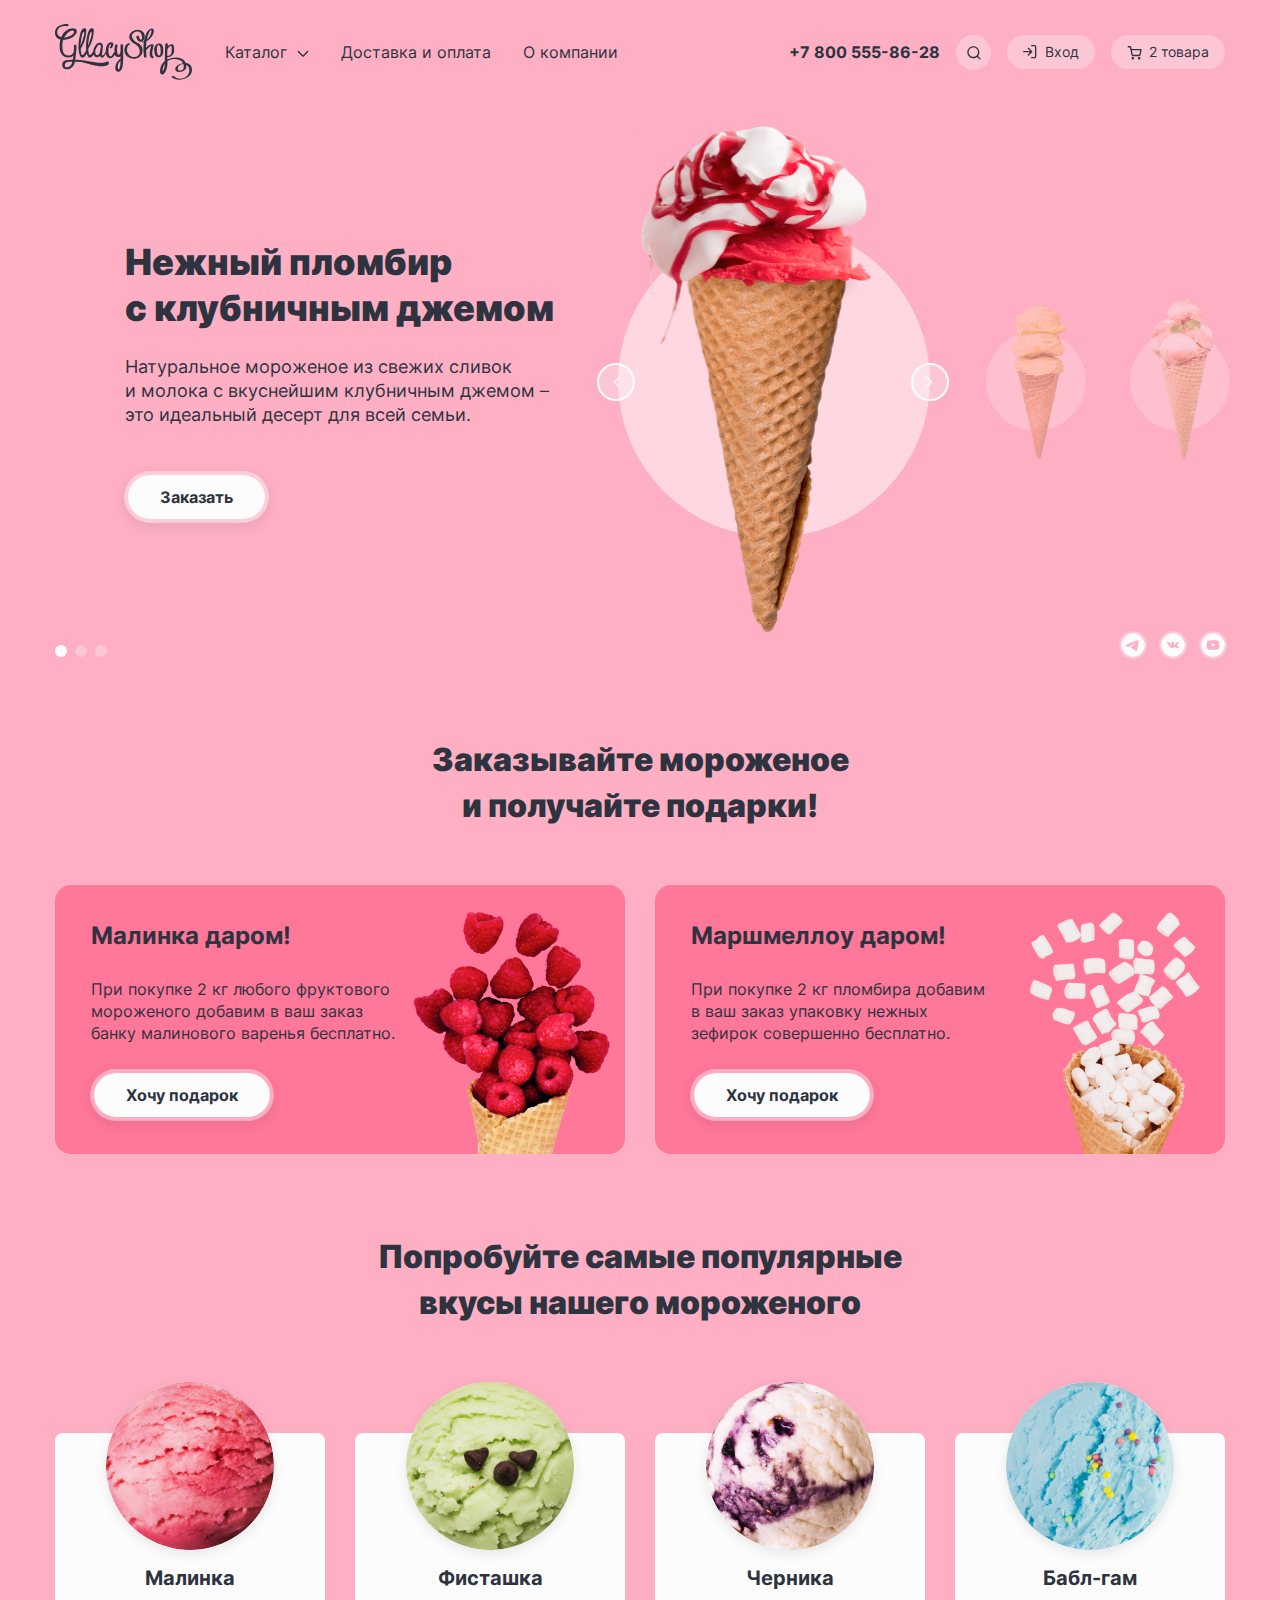
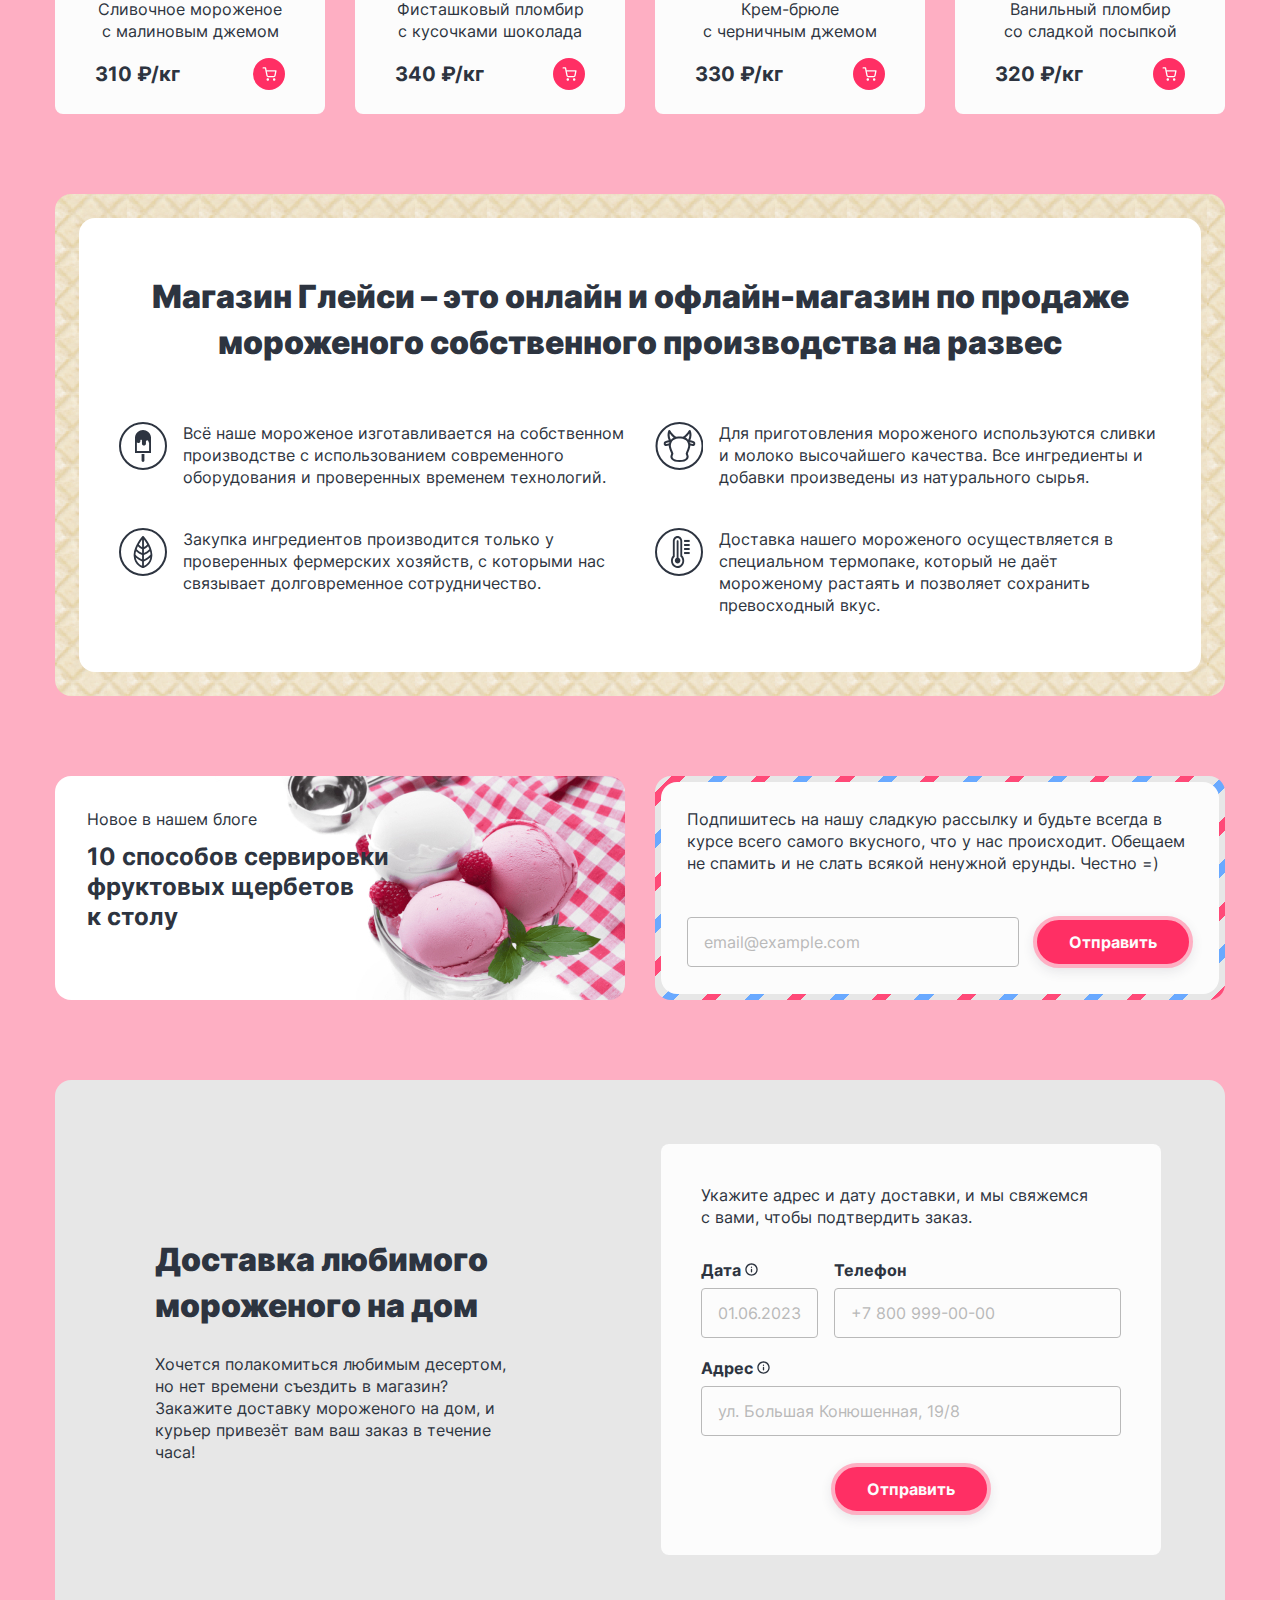
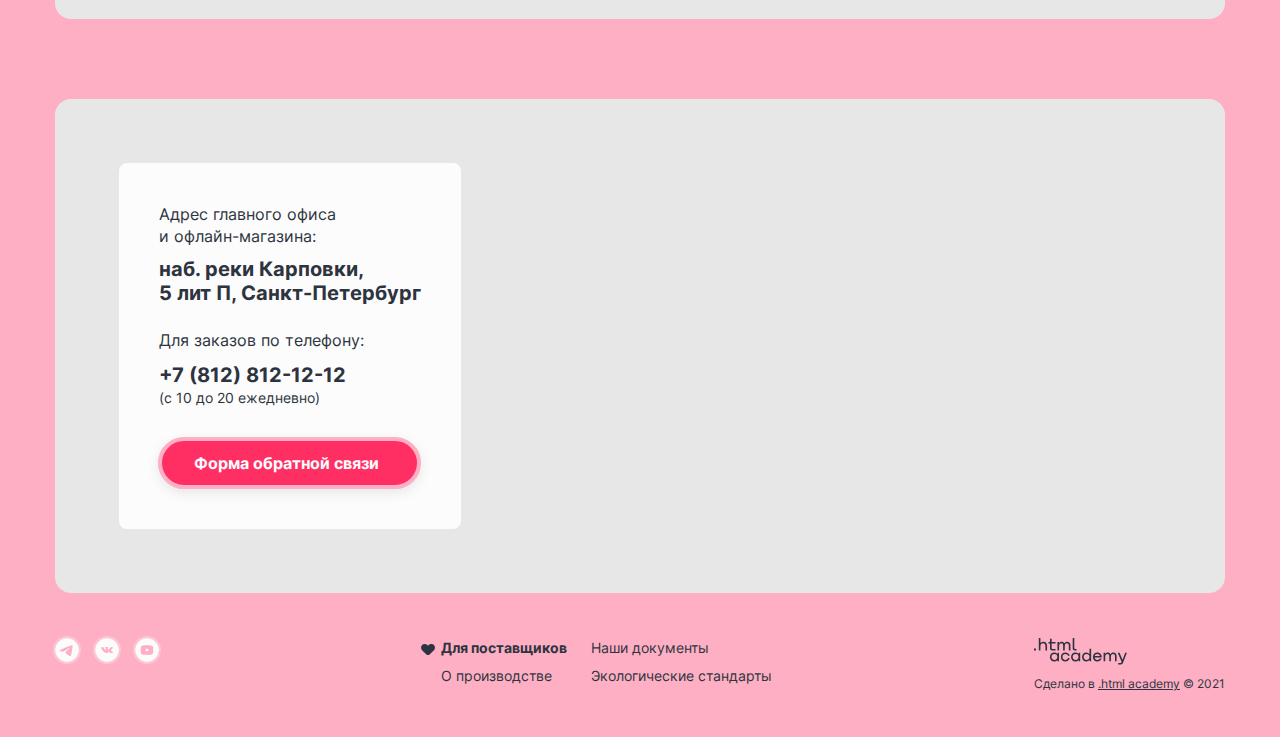
==== commit a1a1e9c7: "CSS-03. Вложенность" ====
--- a/index.html
+++ b/index.html
@@ -19,34 +19,35 @@
         <div class="menu">
 
           <ul class="navigation">
-            <li>
+            <li class="navigation-item">
               <a href="catalog.html" class="catalog-link">Каталог</a>
               <div class="inner-navigation-wrap">
                 <ul class="inner-navigation">
-                  <li><a href="#">Новинки</a></li>
-                  <li>
+                  <li class="inner-navigation-item"><a href="#">Новинки</a></li>
+                  <li class="inner-navigation-item">
                     <div></div>
                   </li>
-                  <li><a href="#">Сливочное</a></li>
-                  <li><a href="#">Щербеты</a></li>
-                  <li><a href="#">Фруктовый лед</a></li>
-                  <li><a href="#">Мелорин</a></li>
+                  <li class="inner-navigation-item"><a href="#">Сливочное</a></li>
+                  <li class="inner-navigation-item"><a href="#">Щербеты</a></li>
+                  <li class="inner-navigation-item"><a href="#">Фруктовый лед</a></li>
+                  <li class="inner-navigation-item"><a href="#">Мелорин</a></li>
                 </ul>
               </div>
             </li>
-            <li>
+            <li class="navigation-item">
               <a href="#">Доставка и оплата</a>
             </li>
-            <li>
+            <li class="navigation-item">
               <a href="#">О компании</a>
             </li>
           </ul>
 
           <ul class="user-navigation">
-            <li>
+            <li class="user-tel">
               <a href="tel:+78005558628" class="link-tel">+7 800 555-86-28</a>
             </li>
-            <li>
+
+            <li class="user-search">
               <a href="#" title="Поиск по сайту" class="search-link">
                 <svg class="search-icon" width="14" height="14" viewBox="0 0 14 14" fill="none"
                   xmlns="http://www.w3.org/2000/svg">
@@ -56,17 +57,20 @@
                 </svg>
               </a>
               <form action="https://echo.htmlacademy.ru/courses" method="get" class="search-popover">
-                <input type="text" class="common-input search-input" name="search" placeholder="Поиск по сайту" required>
+                <input type="text" class="common-input search-input" name="search" placeholder="Поиск по сайту"
+                  required>
               </form>
             </li>
 
-            <li>
+            <li class="user-login">
               <a href="#" title="Вход в личный кабинет" class="login-link">Вход</a>
 
               <form action="https://echo.htmlacademy.ru/courses" method="post" class="login-popover">
                 <p class="title">Личный кабинет</p>
-                <input class="common-input login-input" type="email" name="email" placeholder="email@example.com" required>
-                <input class="common-input input-password" type="password" name="password" placeholder="......" required>
+                <input class="common-input login-input" type="email" name="email" placeholder="email@example.com"
+                  required>
+                <input class="common-input input-password" type="password" name="password" placeholder="......"
+                  required>
 
                 <div class="login-action">
                   <button type="submit" class="red-button" name="button-login">Войти</button>
@@ -78,7 +82,7 @@
               </form>
             </li>
 
-            <li>
+            <li class="user-cart">
               <a href="#" class="cart-link">2 товара</a>
 
               <form class="cart-popover" action="https://echo.htmlacademy.ru/courses" method="get">
@@ -87,8 +91,8 @@
                   <li class="cart-item">
                     <a href="#" class="cart-form-link">
                       <div class="cart-image">
-                        <img class="cart-form-img" src="images/card-raspberry.jpg" alt="Малиновое мороженое"
-                          width="270" height="184">
+                        <img class="cart-form-img" src="images/card-raspberry.jpg" alt="Малиновое мороженое" width="270"
+                          height="184">
                       </div>
                       <div>
                         <p class="cart-title">Малинка</p>
@@ -102,8 +106,8 @@
                   <li class="cart-item">
                     <a href="#" class="cart-form-link">
                       <div class="cart-image">
-                        <img class="cart-form-img" src="images/card-bubblegum.jpg" alt="Малиновое мороженое"
-                          width="270" height="184">
+                        <img class="cart-form-img" src="images/card-bubblegum.jpg" alt="Малиновое мороженое" width="270"
+                          height="184">
                       </div>
                       <div>
                         <p class="cart-title">Бабл-гам</p>
@@ -153,11 +157,11 @@
 
               <div class="slider-image">
                 <img src="images/slider-strawberry.png" alt="Мороженое с вкуснейшим клубничным джемом" width="327"
-                  height="507">              </div>
+                  height="507">
+              </div>
 
               <div class="slider-inactive-image">
-                <img src="images/slider-banana.png" alt="Мороженое с ярким банановым вкусом" width="327"
-                height="507">
+                <img src="images/slider-banana.png" alt="Мороженое с ярким банановым вкусом" width="327" height="507">
               </div>
 
               <div class="slider-inactive-image">
@@ -169,13 +173,13 @@
             <li class="slider-screen">
               <div class="slider-description">
                 <h3 class="slider-title">Сливочное мороженое <br>со вкусом банана</h3>
-                <p>Сливочное мороженое с ярким банановым <br>вкусом подарит вам свежесть и наслаждение <br>даже в самый жаркий летний день.  </p>
+                <p>Сливочное мороженое с ярким банановым <br>вкусом подарит вам свежесть и наслаждение <br>даже в самый
+                  жаркий летний день. </p>
                 <a href="#" class="main-button" title="Нажмешь, придется заказать!">Заказать</a>
               </div>
 
               <div class="slider-image">
-                <img src="images/slider-banana.png" alt="Мороженое с ярким банановым вкусом" width="327"
-                height="507">
+                <img src="images/slider-banana.png" alt="Мороженое с ярким банановым вкусом" width="327" height="507">
               </div>
 
               <div class="slider-inactive-image">
@@ -193,7 +197,8 @@
             <li class="slider-screen">
               <div class="slider-description">
                 <h3 class="slider-title">Карамельный пломбир <br>с маршмеллоу</h3>
-                <p>Необычный сладкий десерт с карамельным <br>топпингом и кусочками зефира завоюет <br>сердца сладкоежек всех возрастов. </p>
+                <p>Необычный сладкий десерт с карамельным <br>топпингом и кусочками зефира завоюет <br>сердца сладкоежек
+                  всех возрастов. </p>
                 <a href="#" class="main-button" title="Нажмешь, придется заказать!">Заказать</a>
               </div>
 
@@ -204,11 +209,11 @@
 
               <div class="slider-inactive-image">
                 <img src="images/slider-strawberry.png" alt="Мороженое с вкуснейшим клубничным джемом" width="327"
-                  height="507">              </div>
+                  height="507">
+              </div>
 
               <div class="slider-inactive-image">
-                <img src="images/slider-banana.png" alt="Мороженое с ярким банановым вкусом" width="327"
-                height="507">
+                <img src="images/slider-banana.png" alt="Мороженое с ярким банановым вкусом" width="327" height="507">
               </div>
             </li>
 
@@ -241,17 +246,17 @@
           </ul>
 
           <ul class="social-links">
-            <li class="social-telegram">
+            <li class="social-item social-telegram">
               <a href="https://t.me/htmlacademy">
                 <span class="visually-hidden">Наш Телеграмм</span>
               </a>
             </li>
-            <li class="social-vk">
+            <li class="social-item social-vk">
               <a href="https://vk.com/htmlacademy">
                 <span class="visually-hidden">Наш ВКонтакте</span>
               </a>
             </li>
-            <li class="social-youtube">
+            <li class="social-item social-youtube">
               <a href="https://www.youtube.com/user/htmlacademyru">
                 <span class="visually-hidden">Наш канал на Ютуб</span>
               </a>
@@ -264,16 +269,18 @@
           <h2 class="main-title">Заказывайте мороженое <br>и получайте подарки!</h2>
           <ul class="gifts-wrap">
             <li class="gift-article raspberry-gift">
-                <h3 class="title gift-title">Малинка даром!</h3>
-                <p class="gift-description">При покупке 2 кг любого фруктового мороженого добавим в ваш заказ банку малинового варенья бесплатно.
-                </p>
-                <a href="#" class="main-button gift-button">Хочу подарок</a>
+              <h3 class="title gift-title">Малинка даром!</h3>
+              <p class="gift-description">При покупке 2 кг любого фруктового мороженого добавим в ваш заказ банку
+                малинового варенья бесплатно.
+              </p>
+              <a href="#" class="main-button gift-button">Хочу подарок</a>
             </li>
 
             <li class="gift-article marshmallow-gift">
-                <h3 class="title gift-title">Маршмеллоу даром!</h3>
-                <p  class="gift-description">При покупке 2 кг пломбира добавим в ваш заказ упаковку нежных зефирок совершенно бесплатно.</p>
-                <a href="#" class="main-button gift-button">Хочу подарок</a>
+              <h3 class="title gift-title">Маршмеллоу даром!</h3>
+              <p class="gift-description">При покупке 2 кг пломбира добавим в ваш заказ упаковку нежных зефирок
+                совершенно бесплатно.</p>
+              <a href="#" class="main-button gift-button">Хочу подарок</a>
             </li>
           </ul>
         </section>
@@ -380,39 +387,40 @@
         </section>
 
 
-        <section >
+        <section>
           <h2 class="visually-hidden">Блог Глейси со статьями о мороженом</h2>
 
           <ul class="blog">
-          <li class="blogs-news">
-            <h3 class="blogs-heading">Новое в нашем блоге</h3>
-            <a href="#" class="blogs-link">
-              <h4 class="title">10 способов сервировки фруктовых щербетов <br>к столу</h4>
-            </a>
-          </li>
-
-          <li class="subscribe-wrap">
-            <div class="subscribe">
-            <h3 class="visually-hidden">Подпишись на новости и спецпредложения</h3>
-            <p>Подпишитесь на нашу сладкую рассылку и будьте всегда в курсе всего самого вкусного, что у нас
-              происходит.
-              Обещаем не спамить и не слать всякой ненужной ерунды. Честно =)</p>
-            <form action="https://echo.htmlacademy.ru/courses" method="post" aria-label="Форма подписки">
-              <input class="common-input subscribe-email" type="email" name="subscribe-email" placeholder="email@example.com"
-                required>
-              <button class="red-button" type="submit">Отправить</button>
-            </form>
-          </div>
-          </li>
-
-        </ul>
+            <li class="blogs-news">
+              <h3 class="blogs-heading">Новое в нашем блоге</h3>
+              <a href="#" class="blogs-link">
+                <h4 class="title">10 способов сервировки фруктовых щербетов <br>к столу</h4>
+              </a>
+            </li>
+
+            <li class="subscribe-wrap">
+              <div class="subscribe">
+                <h3 class="visually-hidden">Подпишись на новости и спецпредложения</h3>
+                <p>Подпишитесь на нашу сладкую рассылку и будьте всегда в курсе всего самого вкусного, что у нас
+                  происходит.
+                  Обещаем не спамить и не слать всякой ненужной ерунды. Честно =)</p>
+                <form action="https://echo.htmlacademy.ru/courses" method="post" aria-label="Форма подписки">
+                  <input class="common-input subscribe-email" type="email" name="subscribe-email"
+                    placeholder="email@example.com" required>
+                  <button class="red-button" type="submit">Отправить</button>
+                </form>
+              </div>
+            </li>
+
+          </ul>
         </section>
 
         <section class="delivery">
           <h2 class="visually-hidden">Как заказать доставку?</h2>
           <article class="delivery-description">
             <h3 class="main-title">Доставка любимого мороженого на дом</h3>
-            <p>Хочется полакомиться любимым десертом, <br>но нет времени съездить в магазин? Закажите доставку мороженого на
+            <p>Хочется полакомиться любимым десертом, <br>но нет времени съездить в магазин? Закажите доставку
+              мороженого на
               дом, и курьер привезёт вам ваш заказ в течение часа!</p>
           </article>
 
@@ -422,12 +430,12 @@
             <p>Укажите адрес и дату доставки, и мы свяжемся <br>с вами, чтобы подтвердить заказ.</p>
 
             <div class="field-delivery">
-              <label for="date-delivery">Дата<a class="tooltip-link">
-               </a>
-               <span class="tooltip tooltip-date">Введите необходимую дату доставки</span>
+              <label for="date-delivery">Дата<a href="#" class="tooltip-link">
+                </a>
+                <span class="tooltip tooltip-date">Введите необходимую дату доставки</span>
               </label>
-              <input class="common-input date-delivery" id="date-delivery" type="text" name="date-delivery" placeholder="01.06.2023"
-                required>
+              <input class="common-input date-delivery" id="date-delivery" type="text" name="date-delivery"
+                placeholder="01.06.2023" required>
             </div>
 
             <div class="field-delivery">
@@ -437,10 +445,10 @@
             </div>
 
             <div class="field-delivery">
-              <label for="address-delivery">Адрес<a class="tooltip-link">
-              </a>
-              <span class="tooltip tooltip-delivery">Введите название улицы, дома и квартиры</span>
-            </label>
+              <label for="address-delivery">Адрес<a a href="#" class="tooltip-link">
+                </a>
+                <span class="tooltip tooltip-delivery">Введите название улицы, дома и квартиры</span>
+              </label>
               <input class="common-input address-delivery" id="address-delivery" type="text" name="address-delivery"
                 placeholder="ул. Большая Конюшенная, 19/8" required>
             </div>
@@ -468,23 +476,25 @@
       <!-- Footer -->
       <footer class="main-footer">
         <h3 class="visually-hidden">Наши соцсети</h3>
+
         <ul class="footer-social social-links">
-          <li class="social-telegram">
+          <li class="social-item social-telegram">
             <a href="https://t.me/htmlacademy">
               <span class="visually-hidden">Наш Телеграмм</span>
             </a>
           </li>
-          <li class="social-vk">
+          <li class="social-item social-vk">
             <a href="https://vk.com/htmlacademy">
               <span class="visually-hidden">Наш ВКонтакте</span>
             </a>
           </li>
-          <li class="social-youtube">
+          <li class="social-item social-youtube">
             <a href="https://www.youtube.com/user/htmlacademyru">
               <span class="visually-hidden">Наш канал на Ютуб</span>
             </a>
           </li>
         </ul>
+
         <h3 class="visually-hidden">Документы и стандарты</h3>
         <ul class="footer-docs">
           <li><a class="footer-link active-footer-link" href="#">Для поставщиков</a></li>
@@ -508,17 +518,16 @@
       <div class="modal-window">
         <p class="title modal-title">Мы обязательно вам ответим</p>
         <button type="button" class="close-modal">
-          <p class="visually-hidden">Закрыть модальное окно</p>
+          <span class="visually-hidden">Закрыть модальное окно</span>
         </button>
         <form action="https://echo.htmlacademy.ru/courses" method="get" class="modal-form">
-          <input class="common-input modal-input" type="text" name="clients-name"
-          placeholder="Имя и фамилия" required>
-
-          <input class="common-input modal-input" type="email" name="clients-email"
-          placeholder="email@example.com" required>
-
-          <textarea class="common-input modal-input" rows="5" name="clients-reqest"
-          placeholder="В свободной форме" required></textarea>
+          <input class="common-input modal-input" type="text" name="clients-name" placeholder="Имя и фамилия" required>
+
+          <input class="common-input modal-input" type="email" name="clients-email" placeholder="email@example.com"
+            required>
+
+          <textarea class="common-input modal-input" rows="5" name="clients-reqest" placeholder="В свободной форме"
+            required></textarea>
 
           <button class="red-button modal-button" type="submit">Отправить</button>
         </form>
--- a/styles/styles.css
+++ b/styles/styles.css
@@ -48,20 +48,20 @@
   font-size: 16px;
   line-height: 22px;
   font-weight: 400;
-  color: #2D3440;
-  margin: 0;
-  background-color: #FEAFC3;
+  color: #2d3440;
+  margin: 0;
+  background-color: #feafc3;
 }
 
 .blue-body {
-  background-color: #69A9FF;
+  background-color: #69a9ff;
 }
 
 .yellow-body {
-  background-color: #FCC850;
-}
-
-main {
+  background-color: #fcc850;
+}
+
+.main-index {
   flex: 1 0 auto;
 }
 
@@ -79,7 +79,7 @@
   font-style: normal;
   font-size: 36px;
   line-height: 46px;
-  color: #2D3440;
+  color: #2d3440;
   margin: 0;
 }
 
@@ -90,7 +90,7 @@
   font-style: normal;
   font-size: 32px;
   line-height: 46px;
-  color: #2D3440;
+  color: #2d3440;
   text-align: center;
   margin: 0 0 56px 0;
 }
@@ -103,7 +103,7 @@
   font-style: normal;
   font-size: 24px;
   line-height: 30px;
-  color: #2D3440;
+  color: #2d3440;
   margin: 0 0 16px 0;
 }
 
@@ -112,7 +112,7 @@
   font-weight: 700;
   font-size: 20px;
   line-height: 24px;
-  color: #2D3440;
+  color: #2d3440;
   margin: 0;
   margin-top: 16px;
 }
@@ -129,8 +129,9 @@
   padding: 12px 32px;
   margin-left: -1px;
   text-decoration: none;
-  color: #2D3440;
-  background-color: #FCFCFC;
+  max-width: 400px;
+  color: #2d3440;
+  background-color: #fcfcfc;
   border: 4px solid rgba(252, 252, 252, 0.4);
   box-shadow: 0 4px 12px rgba(45, 52, 64, 0.1);
   border-radius: 26px;
@@ -140,25 +141,25 @@
 
 .main-button:hover {
   background-color: rgba(252, 252, 252, 0.4);
-  border: 4px solid #FCFCFC;
+  border: 4px solid #fcfcfc;
 }
 
 .main-button:focus {
   background-color: rgba(252, 252, 252, 0.4);
-  outline: 2px solid #2D3440;
+  outline: 2px solid #2d3440;
   border: 4px solid rgba(252, 252, 252, 0.4);
 }
 
 .main-button:active {
-  background-color: #FCFCFC;
-  outline: 2px solid #2D3440;
-  border: 4px solid #FCFCFC;
+  background-color: #fcfcfc;
+  outline: 2px solid #2d3440;
+  border: 4px solid #fcfcfc;
 }
 
 .main-button:disabled {
-  background-color: #E7E7E7;
+  background-color: #e7e7e7;
   border: 4px solid rgba(252, 252, 252, 0.4);
-  color: #B9B9B9;
+  color: #b9b9b9;
 }
 
 
@@ -169,9 +170,9 @@
   font-weight: 700;
   padding: 12px 32px;
   margin-left: -1px;
-  color: #FCFCFC;
-  background: #FF2F64;
-  border: 4px solid #FEAFC3;
+  color: #fcfcfc;
+  background: #ff2f64;
+  border: 4px solid #feafc3;
   box-shadow: 0px 4px 12px rgba(45, 52, 64, 0.1);
   border-radius: 26px;
   cursor: pointer;
@@ -179,29 +180,29 @@
 
 
 .red-button:hover {
-  color: #2D3440;
-  background: #FCFCFC;
-  border: 4px solid #FF2F64;
+  color: #2d3440;
+  background: #fcfcfc;
+  border: 4px solid #ff2f64;
 }
 
 .red-button:focus {
-  background: #FF2F64;
-  outline: 2px solid #2D3440;
+  background: #ff2f64;
+  outline: 2px solid #2d3440;
   outline-offset: -2px;
-  border: 4px solid #FF2F64;
-  color: #FCFCFC;
+  border: 4px solid #ff2f64;
+  color: #fcfcfc;
 }
 
 .red-button:active {
-  color: #FCFCFC;
-  background: #FEAFC3;
-  outline: 2px solid #2D3440;
+  color: #fcfcfc;
+  background: #feafc3;
+  outline: 2px solid #2d3440;
   outline-offset: -2px;
-  border: 4px solid #FEAFC3;
+  border: 4px solid #feafc3;
 }
 
 .red-button:disabled {
-  background-color: #B9B9B9;
+  background-color: #b9b9b9;
   border: 4px solid rgba(185, 185, 185, 0.3);
   color: #565C66;
 }
@@ -212,42 +213,42 @@
   font-family: "Inter", "Arial", sans-serif;
   font-size: 16px;
   font-weight: 400;
-  color: #B9B9B9;
+  color: #b9b9b9;
 }
 
 .common-input {
   padding: 14px 16px;
-  border: 1px solid #B9B9B9;
+  border: 1px solid #b9b9b9;
   border-radius: 4px;
   font-family: "Inter", "Arial", sans-serif;
   font-size: 16px;
   font-weight: 400;
   color: #2D3440;
-  background-color: #FCFCFC;
+  background-color: #fcfcfc;
   box-sizing: border-box;
 }
 
 .common-input:hover {
-  border: 1px solid #2D3440;
+  border: 1px solid #2d3440;
 }
 
 .common-input:focus {
-  outline: 2px solid #2D3440;
+  outline: 2px solid #2d3440;
   outline-offset: -2px;
 }
 
 .common-input:invalid:not(:placeholder-shown) {
-  border: 1px solid #EA5454;
+  border: 1px solid #ea5454;
 }
 
 .common-input:invalid:not(:placeholder-shown):hover {
-  outline: 2px solid #EA5454;
+  outline: 2px solid #ea5454;
   outline-offset: -2px;
 }
 
 .common-input:disabled {
-  border: 1px solid #B9B9B9;
-  background-color: #E7E7E7;
+  border: 1px solid #b9b9b9;
+  background-color: #e7e7e7;
 }
 
 
@@ -275,6 +276,8 @@
 .navigation,
 .user-navigation {
   display: flex;
+  flex-wrap: wrap;
+  row-gap: 16px;
   position: relative;
   list-style: none;
   font-family: "Inter", "Arial", sans-serif;
@@ -286,7 +289,17 @@
   padding: 0;
 }
 
-.navigation > li > a {
+.navigation {
+  max-width: 470px;
+  justify-content: flex-start;
+}
+
+.user-navigation {
+  max-width: 545px;
+  justify-content: flex-end;
+}
+
+.navigation-item > a {
   display: inline-block;
   text-decoration: none;
   color: #2D3440;
@@ -295,42 +308,42 @@
 }
 
 
-.navigation > li > a:hover {
+.navigation-item > a:hover {
   background-color: rgba(252, 252, 252, 0.3);
 }
 
-.navigation > li > a:focus {
+.navigation-item > a:focus {
   background-color: rgba(252, 252, 252, 0.3);
-  outline: 2px solid #2D3440;
+  outline: 2px solid #2d3440;
   outline-offset: -2px;
 }
 
-.navigation > li > a:active {
-  background-color: #FCFCFC;
+.navigation-item > a:active {
+  background-color: #fcfcfc;
   outline: none;
 }
 
-.navigation > li > .catalog-link {
+.navigation-item > .catalog-link {
   position: relative;
   padding-right: 38px;
 }
 
 
-.navigation > li > .catalog-link:hover,
-.navigation > li:hover > .catalog-link,
-.navigation > li:focus-within > .catalog-link {
-  background-color: #FF4A78;
-  color: #FCFCFC;
-}
-
-.navigation > li > .catalog-link:focus {
-  background-color: #FF4A78;
-  color: #FCFCFC;
-  outline: 2px solid #2D3440;
+.navigation-item > .catalog-link:hover,
+.navigation-item:hover > .catalog-link,
+.navigation-item:focus-within > .catalog-link {
+  background-color: #ff4a78;
+  color: #fcfcfc;
+}
+
+.navigation-item > .catalog-link:focus {
+  background-color: #ff4a78;
+  color: #fcfcfc;
+  outline: 2px solid #2d3440;
   outline-offset: -2px;
 }
 
-.navigation > li > .catalog-link:active {
+.navigation-item > .catalog-link:active {
   opacity: 0.6;
   outline: none;
 }
@@ -350,8 +363,8 @@
 .catalog-link:hover::after,
 .catalog-link:focus::after,
 .catalog-link:active::after,
-.navigation > li:hover > .catalog-link::after,
-.navigation > li:focus-within > .catalog-link::after {
+.navigation-item:hover > .catalog-link::after,
+.navigation-item:focus-within > .catalog-link::after {
   content: "";
   position: absolute;
   background: url("../images/arrow-white.svg") no-repeat;
@@ -362,44 +375,48 @@
 }
 
 
-.user-navigation > li > a {
+.link-tel {
+  font-weight: 700;
+  display: block;
+  max-width: 160px;
+  text-decoration: none;
+  color: #2d3440;
+  padding: 8px 0;
+  background: none;
+  outline: none;
+}
+
+.link-tel:hover {
+  color: #fcfcfc;
+}
+
+.link-tel:focus {
+  color: #fcfcfc;
+  opacity: 0.5;
+}
+
+
+.user-search > a,
+.user-login > a,
+.user-cart > a {
   display: inline-block;
   text-decoration: none;
-  color: #2D3440;
+  color: #2d3440;
   padding: 8px 16px;
   background-color: rgba(252, 252, 252, 0.3);
   border-radius: 30px;
 }
 
-.user-navigation > li > .link-tel {
-  font-weight: 700;
-  display: block;
-  text-decoration: none;
-  color: #2D3440;
-  padding: 8px 0;
-  background: none;
-  outline: none;
-}
-
-.user-navigation > li > .link-tel:hover {
-  color: #FCFCFC;
-}
-
-.user-navigation > li > .link-tel:focus {
-  color: #FCFCFC;
-  opacity: 0.5;
-}
-
-
-.user-navigation > li > .search-link {
+
+.user-search > .search-link {
   display: flex;
   margin: 0;
   padding: 11px 10px 10px 11px;
   margin-left: 16px;
 }
 
-.user-navigation > li > .login-link,
-.user-navigation > li > .cart-link {
+.user-login > .login-link,
+.user-cart > .cart-link {
   position: relative;
   padding-left: 38px;
   margin-left: 16px;
@@ -440,19 +457,25 @@
   background-image: url("../images/icon-cart.svg");
 }
 
-.user-navigation > li:not(:first-child) > a:hover {
-  background-color: #FF4A78;
-  color: #FCFCFC;
-}
-
-.user-navigation > li:not(:first-child) > a:focus {
-  background-color: #FF4A78;
-  outline: 2px solid #2D3440;
+.user-search > a:hover,
+.user-login > a:hover,
+.user-cart > a:hover {
+  background-color: #ff4a78;
+  color: #fcfcfc;
+}
+
+.user-search > a:focus,
+.user-login > a:focus,
+.user-cart > a:focus {
+  background-color: #ff4a78;
+  outline: 2px solid #2d3440;
   outline-offset: -2px;
-  color: #FCFCFC;
-}
-
-.user-navigation > li:not(:first-child) > a:active {
+  color: #fcfcfc;
+}
+
+.user-search > a:active,
+.user-login > a:active,
+.user-cart > a:active {
   opacity: 0.6;
   outline: none;
 }
@@ -466,7 +489,7 @@
   padding: 6px 0;
   box-shadow: 0 8px 16px rgba(45, 52, 64, 0.12);
   border-radius: 4px;
-  background: #FCFCFC;
+  background: #fcfcfc;
 }
 
 .inner-navigation-wrap {
@@ -477,44 +500,46 @@
   margin-top: -13px;
 }
 
-li:hover > .inner-navigation-wrap,
-li:focus-within > .inner-navigation-wrap {
+.navigation-item:hover > .inner-navigation-wrap,
+.navigation-item:focus-within > .inner-navigation-wrap {
   display: block;
 }
 
 
-.inner-navigation li a {
+.inner-navigation-item a {
   display: block;
   text-decoration: none;
-  color: #2D3440;
+  color: #2d3440;
   padding: 6px 16px;
 
 }
 
-.inner-navigation li:first-child a {
+.inner-navigation-item:first-child a {
   font-weight: 700;
 }
 
-.inner-navigation li div {
+.inner-navigation-item div {
   height: 1px;
   background: rgba(185, 185, 185, 1);
   margin: 4px 16px;
 }
 
-.inner-navigation li a:hover {
-  background: #FFCBD8;
-}
-
-.inner-navigation li a:focus {
-  background: #FF4A78;
+.inner-navigation-item a:hover {
+  background: #ffcbd8;
+}
+
+.inner-navigation-item a:focus {
+  background: #ff4a78;
   outline: none;
-  color: #FCFCFC;
-}
-
-.inner-navigation li a:active {
-  background: #FF7799;
-  color: #2D3440;
-}
+  color: #fcfcfc;
+}
+
+.inner-navigation-item a:active {
+  background: #ff7799;
+  color: #2d3440;
+}
+
+
 
 /* Search */
 
@@ -526,7 +551,7 @@
   left: -160px;
   padding: 24px 16px;
   border-radius: 4px;
-  background-color: #FCFCFC;
+  background-color: #fcfcfc;
   background-clip: padding-box;
   box-shadow: 0px 8px 16px rgba(45, 52, 64, 0.12);
 }
@@ -535,8 +560,8 @@
   min-width: 324px;
 }
 
-li:focus-within .search-popover,
-li:hover .search-popover {
+.user-search:focus-within .search-popover,
+.user-search:hover .search-popover {
   display: block;
 }
 
@@ -552,7 +577,7 @@
   box-sizing: border-box;
   padding: 48px;
   border-radius: 4px;
-  background-color: #FCFCFC;
+  background-color: #fcfcfc;
   box-shadow: 0px 8px 16px rgba(45, 52, 64, 0.12);
   border-top: 8px solid transparent;
   background-clip: padding-box;
@@ -589,17 +614,18 @@
   font-size: 14px;
   line-height: 24px;
   font-weight: 400;
-  color: #2D3440;
+  color: #2d3440;
 }
 
 .link-login:hover {
   opacity: 70%;
 }
 
-li:hover .login-popover,
-li:focus-within .login-popover {
+.user-login:hover .login-popover,
+.user-login:focus-within .login-popover {
   display: block;
 }
+
 
 /* Cart */
 
@@ -609,15 +635,15 @@
   left: 0;
   top: 36px;
   padding: 48px;
-  background-color: #FCFCFC;
+  background-color: #fcfcfc;
   border-top: 8px solid transparent;
   background-clip: padding-box;
   box-shadow: 0px 8px 16px rgba(45, 52, 64, 0.12);
 }
 
 
-li:hover .cart-popover,
-li:focus-within .cart-popover {
+.user-cart:hover .cart-popover,
+.user-cart:focus-within .cart-popover {
   display: block;
 
 }
@@ -665,7 +691,7 @@
   font-weight: 700;
   font-size: 18px;
   line-height: 20px;
-  color: #2D3440;
+  color: #2d3440;
   margin: 0;
   padding: 0;
 }
@@ -676,7 +702,7 @@
   font-size: 14px;
   line-height: 16px;
   font-weight: 400;
-  color: #B9B9B9;
+  color: #b9b9b9;
   margin: 0;
   margin-top: 5px;
 }
@@ -709,7 +735,7 @@
   position: absolute;
   width: 100%;
   height: 1px;
-  background-color: #E7E7E7;
+  background-color: #e7e7e7;
   top: -32px;
 }
 
@@ -720,7 +746,7 @@
   right: 0;
   top: 36px;
   padding: 48px 12px 32px 12px;
-  background-color: #FCFCFC;
+  background-color: #fcfcfc;
   border-top: 8px solid transparent;
   box-sizing: border-box;
   background-clip: padding-box;
@@ -788,19 +814,19 @@
   width: 38px;
   height: 38px;
   background-color: rgba(252, 252, 252, 0.3);
-  border: 2px solid #FCFCFC;
+  border: 2px solid #fcfcfc;
   border-radius: 50%;
   cursor: pointer;
   z-index: 10;
 }
 
 .slider-control:hover {
-  background-color: #FCFCFC;
+  background-color: #fcfcfc;
 }
 
 .slider-control:focus {
   background-color: rgba(252, 252, 252, 0.3);
-  border: 2px solid #2D3440;
+  border: 2px solid #2d3440;
   outline: none;
 }
 
@@ -894,15 +920,15 @@
 }
 
 .active-bullet {
-  background-color: #FCFCFC;
+  background-color: #fcfcfc;
 }
 
 .bullet:hover {
-  border: 2px solid #FCFCFC;
+  border: 2px solid #fcfcfc;
 }
 
 .bullet:focus {
-  border: 2px solid #2D3440;
+  border: 2px solid #2d3440;
   outline: none;
 }
 
@@ -917,7 +943,6 @@
   display: flex;
   list-style: none;
   margin: 0;
-  margin-right: 20px;
   padding: 0;
   line-height: 0;
   right: 0;
@@ -925,34 +950,34 @@
   gap: 16px;
 }
 
-.social-links > li > a {
+.social-item > a {
   outline: none;
 }
 
-.social-links > li > a::before {
+.social-item > a::before {
   content: "";
   display: block;
   width: 24px;
   height: 24px;
   background-color: rgba(252, 252, 252, 0.3);
   border-radius: 50%;
-  border: 1px solid #FCFCFC;
+  border: 1px solid #fcfcfc;
   outline: 2px solid rgba(252, 252, 252, 0.3);
   box-sizing: border-box;
 }
 
 
-.social-links > li > a:hover::before {
-  background-color: #2D3440;
-}
-
-.social-links > li > a:active::before {
+.social-item > a:hover::before {
+  background-color: #2d3440;
+}
+
+.social-item > a:active::before {
   opacity: 70%;
 }
 
-.social-links > li > a:focus::before {
-  background-color: #2D3440;
-  outline: 2px solid #2D3440;
+.social-item > a:focus::before {
+  background-color: #2d3440;
+  outline: 2px solid #2d3440;
 }
 
 .social-telegram a::before {
@@ -985,7 +1010,7 @@
 .gift-article {
   display: flex;
   flex-direction: column;
-  background: #FF7799;
+  background: #ff7799;
   border-radius: 16px;
   background-repeat: no-repeat;
   background-position: right bottom;
@@ -1062,7 +1087,7 @@
   content: "";
   width: 100%;
   height: calc(100% - 51px);
-  background: #FCFCFC;
+  background: #fcfcfc;
   border-radius: 8px;
   bottom: 0;
   left: 0;
@@ -1093,8 +1118,8 @@
   height: 32px;
   border-radius: 50%;
   border: none;
-  background-color: #FF2F64;
-  border: 2px solid #FF2F64;
+  background-color: #ff2f64;
+  border: 2px solid #ff2f64;
   background-image: url("../images/icon-cart.svg");
   background-repeat: no-repeat;
   background-position: center;
@@ -1103,25 +1128,25 @@
 }
 
 .card-button:hover {
-  background-color: #FCFCFC;
+  background-color: #fcfcfc;
   background-image: url("../images/icon-cart-black.svg");
 }
 
 .card-button:focus {
-  border: 2px solid #2D3440;
+  border: 2px solid #2d3440;
   outline: none;
 }
 
 .card-button:active {
-  background-color: #FFCBD8;
+  background-color: #ffcbd8;
   background-image: url("../images/icon-cart-black.svg");
-  border: 2px solid #FF2F64;
+  border: 2px solid #ff2f64;
 }
 
 .card-button:disabled {
-  background-color: #B9B9B9;
+  background-color: #b9b9b9;
   background-image: url("../images/icon-cart-black.svg");
-  border: 2px solid #B9B9B9;
+  border: 2px solid #b9b9b9;
 }
 
 
@@ -1193,7 +1218,7 @@
 }
 
 .blogs-news {
-  background-color: #FCFCFC;
+  background-color: #fcfcfc;
   border-radius: 16px;
   box-sizing: border-box;
   padding-left: 32px;
@@ -1211,7 +1236,7 @@
 
 .blogs-link {
   text-decoration: none;
-  color: #2D3440;
+  color: #2d3440;
   text-align: left;
 }
 
@@ -1220,14 +1245,14 @@
 }
 
 .subscribe-wrap {
-  background: repeating-linear-gradient(-45deg, #FF4A78, #FF4A78 10px, #E7E7E7 10px, #E7E7E7 30px, #69A9FF 30px, #69A9FF 40px, #E7E7E7 40px, #E7E7E7 60px);
+  background: repeating-linear-gradient(-45deg, #ff4a78, #ff4a78 10px, #e7e7e7 10px, #e7e7e7 30px, #69a9ff 30px, #69a9ff 40px, #e7e7e7 40px, #e7e7e7 60px);
   padding: 6px;
   border-radius: 16px;
   box-sizing: border-box;
 }
 
 .subscribe {
-  background-color: #FCFCFC;
+  background-color: #fcfcfc;
   padding: 26px;
   border-radius: 16px;
   height: 100%;
@@ -1252,13 +1277,13 @@
   font-size: 16px;
   line-height: 20px;
   font-weight: 400;
-  color: #B9B9B9;
+  color: #b9b9b9;
 }
 
 /* DELIVERY */
 
 .delivery {
-  background-image: url("../images/background-delivery.png");
+  background-image: url("../images/background-delivery.jpg");
   background-repeat: no-repeat;
   background-position: top -180px left -60px;
   padding: 64px 64px 64px 100px;
@@ -1267,6 +1292,7 @@
   align-items: center;
   border-radius: 16px;
   margin-bottom: 80px;
+  background-color: #e7e7e7;
 }
 
 .delivery article {
@@ -1287,7 +1313,7 @@
   flex-wrap: wrap;
   justify-content: center;
   max-width: 500px;
-  background-color: #FCFCFC;
+  background-color: #fcfcfc;
   padding: 40px;
   box-sizing: border-box;
   border-radius: 8px;
@@ -1358,8 +1384,8 @@
   line-height: 16px;
   color: #565C66;
   padding: 10px 8px;
-  background-color: #FCFCFC;
-  border: 1px solid #B9B9B9;
+  background-color: #fcfcfc;
+  border: 1px solid #b9b9b9;
   border-radius: 1px;
   box-shadow: 0px 2px 12px rgba(173, 152, 143, 0.18);
   z-index: 10;
@@ -1372,9 +1398,9 @@
   height: 11px;
   left: -6px;
   top: 11px;
-  background-color: #FCFCFC;
-  border-bottom: 1px solid #B9B9B9;
-  border-left: 1px solid #B9B9B9;
+  background-color: #fcfcfc;
+  border-bottom: 1px solid #b9b9b9;
+  border-left: 1px solid #b9b9b9;
   border-radius: 1px;
   transform: rotate(45deg);
 }
@@ -1398,10 +1424,11 @@
   display: flex;
   align-items: center;
   border-radius: 16px;
+  background-color: #e7e7e7;
 }
 
 .contacts-description {
-  background-color: #FCFCFC;
+  background-color: #fcfcfc;
   max-width: 343px;
   border-radius: 8px;
   padding: 40px;
@@ -1444,6 +1471,7 @@
 
 .footer-social {
   position: relative;
+  margin-right: 20px;
 }
 
 .footer-docs {
@@ -1466,7 +1494,7 @@
   text-decoration: none;
   font-size: 14px;
   line-height: 20px;
-  color: #2D3440;
+  color: #2d3440;
 }
 
 .active-footer-link {
@@ -1494,7 +1522,7 @@
 }
 
 .footer-link:focus {
-  outline: 2px solid #2D3440;
+  outline: 2px solid #2d3440;
 }
 
 
@@ -1533,25 +1561,25 @@
   margin: 31px 0 16px 0;
 }
 
-.breadcrums li a {
+.breadcrums-item a {
   font-family: "Inter", "Arial", sans-serif;
   text-decoration: none;
   font-style: normal;
   font-weight: 700;
   font-size: 14px;
   line-height: 20px;
-  color: #2D3440;
-}
-
-.breadcrums li:last-child a {
+  color: #2d3440;
+}
+
+.breadcrums-item:last-child a {
   text-decoration: underline;
 }
 
-.breadcrums li {
-  position: relative;
-}
-
-.breadcrums li:not(:last-child)::after {
+.breadcrums-item {
+  position: relative;
+}
+
+.breadcrums-item:not(:last-child)::after {
   content: "";
   position: absolute;
   background-image: url("../images/icon-quotes.svg");
@@ -1561,12 +1589,12 @@
   right: -18px;
 }
 
-.breadcrums li:hover {
+.breadcrums-item:hover {
   opacity: 80%;
   cursor: pointer;
 }
 
-.breadcrums li:active {
+.breadcrums-item:active {
   opacity: 60%;
 }
 
@@ -1628,7 +1656,7 @@
 
 .price-range-bar {
   height: 2px;
-  background-color: #2D3440;
+  background-color: #2d3440;
   position: absolute;
 }
 
@@ -1638,9 +1666,9 @@
   width: 16px;
   height: 16px;
   top: -7px;
-  background-color: #FCFCFC;
+  background-color: #fcfcfc;
   border-radius: 50%;
-  border: 6px solid #2D3440;
+  border: 6px solid #2d3440;
   box-sizing: border-box;
   cursor: pointer;
 }
@@ -1654,19 +1682,19 @@
 }
 
 .price-toggle:hover {
-  background-color: #2D3440;
-  border: 6px solid #FCFCFC;
+  background-color: #2d3440;
+  border: 6px solid #fcfcfc;
 }
 
 .price-toggle:focus {
-  background-color: #2D3440;
-  border: 6px solid #FCFCFC;
-  outline: 2px solid #2D3440;
+  background-color: #2d3440;
+  border: 6px solid #fcfcfc;
+  outline: 2px solid #2d3440;
 }
 
 .price-toggle:active {
-  background-color: #2D3440;
-  border: 6px solid #2D3440;
+  background-color: #2d3440;
+  border: 6px solid #2d3440;
   outline: none;
 }
 
@@ -1693,7 +1721,7 @@
   position: absolute;
   left: -24px;
   top: 0;
-  border: 2px solid #2D3440;
+  border: 2px solid #2d3440;
   box-sizing: border-box;
   border-radius: 50%;
 }
@@ -1701,13 +1729,13 @@
 
 .radio-lable::after {
   content: "";
-  width: 8px;
-  height: 8px;
-  position: absolute;
-  left: -20px;
-  top: 4px;
+  width: 6px;
+  height: 6px;
+  position: absolute;
+  left: -19px;
+  top: 5px;
   background-position: center;
-  background-color: #2D3440;
+  background-color: #2d3440;
   border-radius: 10px;
   display: none;
 }
@@ -1717,20 +1745,20 @@
 }
 
 .radio-lable:hover::after {
-  background-color: #FCFCFC;
+  background-color: #fcfcfc;
 }
 
 .radio-lable:hover::before {
-  border: 2px solid #FCFCFC;
+  border: 2px solid #fcfcfc;
 }
 
 .radio-lable:active::after {
-  background-color: #2D3440;
+  background-color: #2d3440;
   opacity: 50%;
 }
 
 .radio-lable:active::before {
-  border: 2px solid #2D3440;
+  border: 2px solid #2d3440;
   opacity: 50%;
 }
 
@@ -1792,15 +1820,17 @@
 
 .goods-select:focus,
 .price-wrap:focus-within,
-.fat-fields-list:focus,
 .fat-fields-list:focus-within,
-.fill-fields-list:focus,
 .fill-fields-list:focus-within {
   background-color: rgba(252, 252, 252, 0.4);
-  outline: 2px solid #FCFCFC;
+  outline: 2px solid #fcfcfc;
   outline-offset: -2px;
 }
 
+.checkbox-input:focus + .checkbox-lable::before {
+  outline: 2px solid #2d3440;
+  outline-offset: 2px;
+}
 
 
 .filters-button {
@@ -1813,22 +1843,22 @@
   padding: 7px 52px;
   margin-left: -5px;
   text-decoration: none;
-  color: #2D3440;
+  color: #2d3440;
   background-color: rgba(252, 252, 252, 0.3);
-  border: 2px solid #FCFCFC;
+  border: 2px solid #fcfcfc;
   border-radius: 16px;
   background-clip: padding-box;
   cursor: pointer;
 }
 
 .filters-button:hover {
-  background-color: #FCFCFC;
+  background-color: #fcfcfc;
   border: 2px solid rgba(252, 252, 252, 0.3);
 }
 
 .filters-button:focus {
   background-color: rgba(252, 252, 252, 0.3);
-  outline: 2px solid #2D3440;
+  outline: 2px solid #2d3440;
   border: 2px solid rgba(252, 252, 252, 0.3);
 }
 
@@ -1856,7 +1886,7 @@
   position: relative;
   margin: auto;
   width: 570px;
-  background-color: #FCFCFC;
+  background-color: #fcfcfc;
   border-radius: 8px;
   box-shadow: 0px 15px 40px rgba(45, 52, 64, 0.12);
   box-sizing: border-box;
@@ -1865,7 +1895,7 @@
 
 .close-modal {
   background: url("../images/icon-close-modal.svg") no-repeat center;
-  background-color: #FCFCFC;
+  background-color: #fcfcfc;
   border: none;
   width: 11px;
   height: 11px;
@@ -1927,13 +1957,13 @@
   border-radius: 50%;
   text-align: center;
   text-decoration: none;
-  color: #2D3440;
+  color: #2d3440;
   box-sizing: border-box;
   background-clip: border-box;
 }
 
 .current-page {
-  background-color: #FCFCFC;
+  background-color: #fcfcfc;
 }
 
 .pagination-link:hover {
@@ -1942,13 +1972,13 @@
 
 .pagination-link:active {
   background-color: rgba(252, 252, 252, 0.5);
-  outline: 1px solid #FCFCFC;
+  outline: 1px solid #fcfcfc;
   outline-offset: -1px;
 }
 
 .pagination-link:focus {
   background-color: rgba(252, 252, 252, 0.5);
-  outline: 1px solid #2D3440;
+  outline: 1px solid #2d3440;
   outline-offset: -1px;
 }
 
@@ -1988,6 +2018,6 @@
 
 .pagination-previous:focus,
 .pagination-next:focus {
-  outline: 1px solid #2D3440;
+  outline: 1px solid #2d3440;
   outline-offset: -1px;
 }
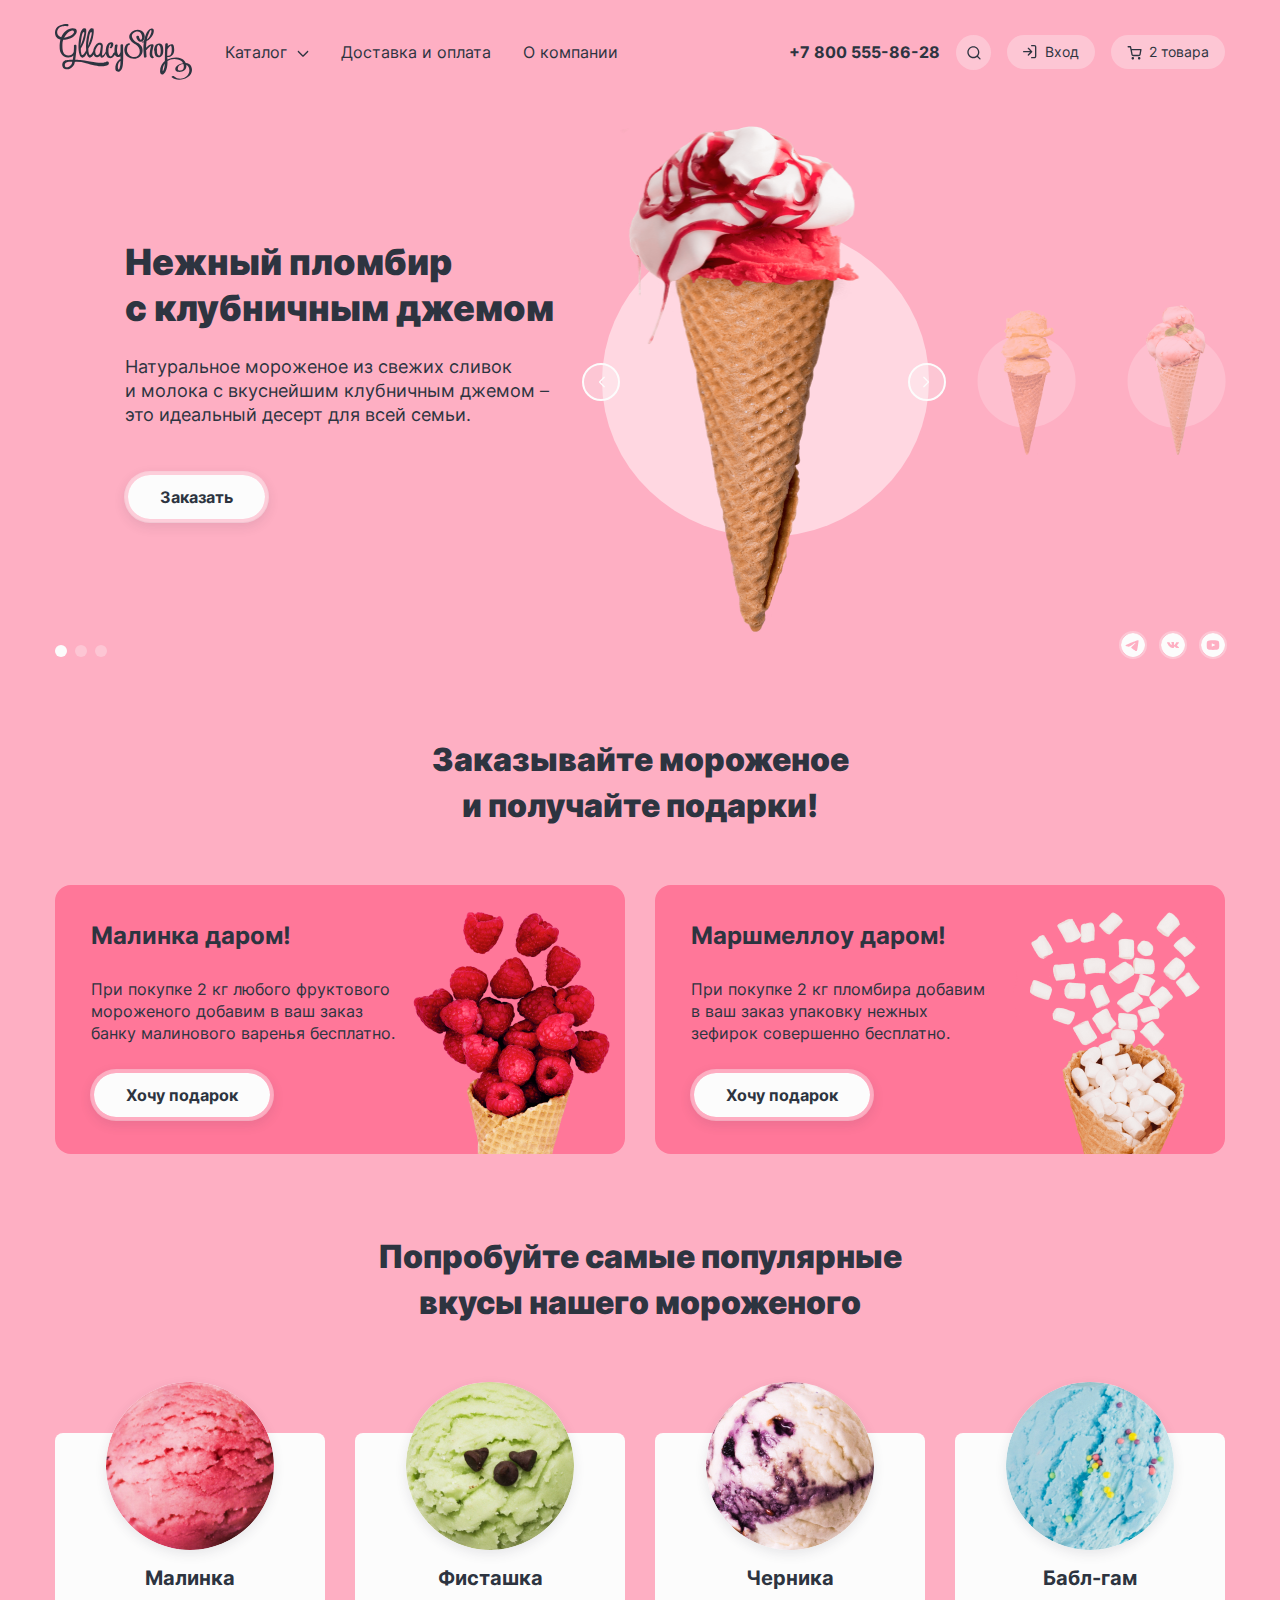
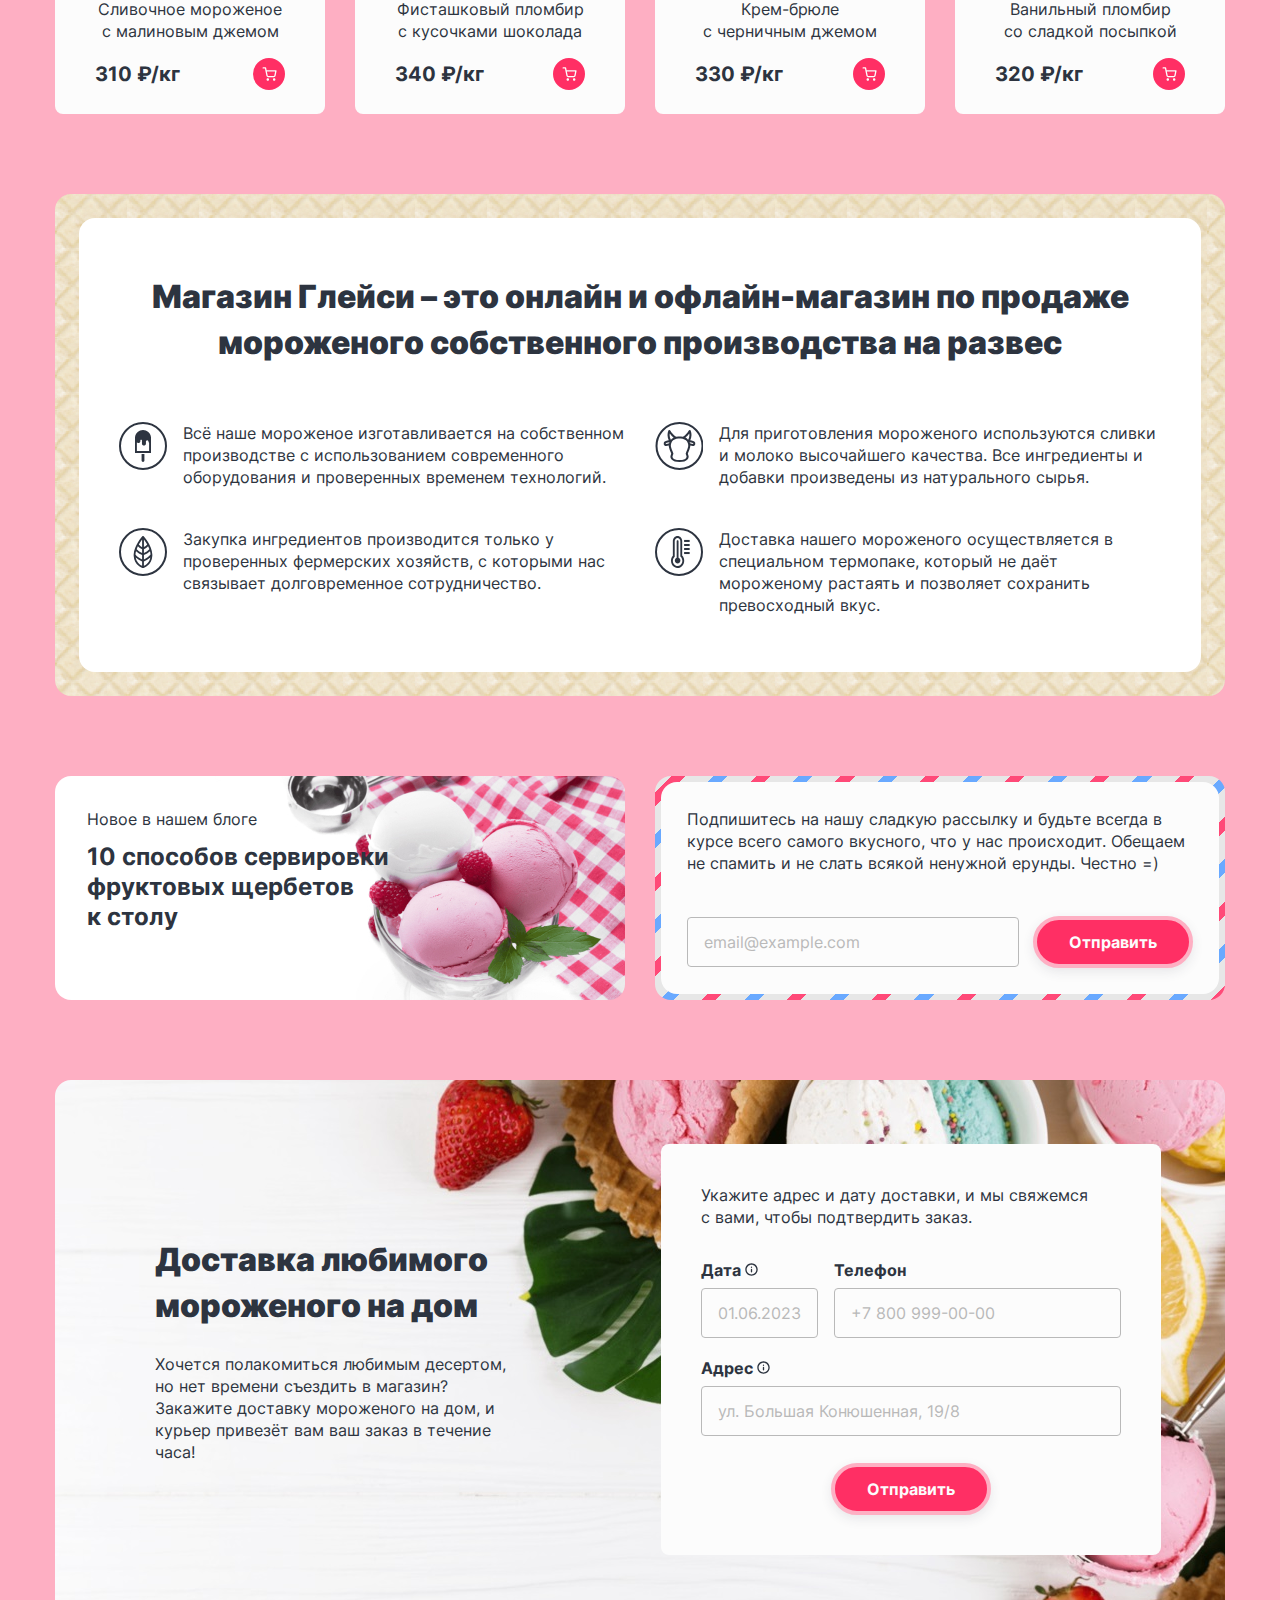
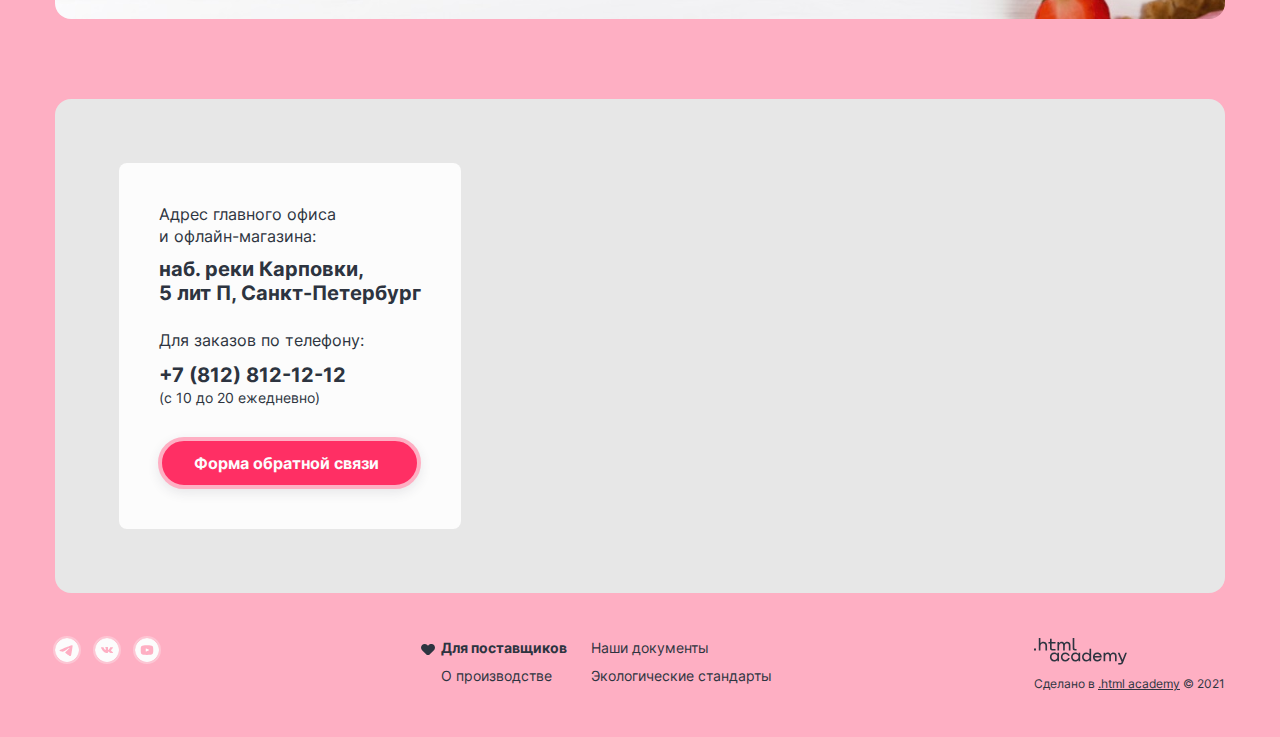
==== commit bc9b22ab: "Merge pull request #2 from EugeneChepkasov/master" ====
--- a/index.html
+++ b/index.html
@@ -66,7 +66,7 @@
               <a href="#" title="Вход в личный кабинет" class="login-link">Вход</a>
 
               <form action="https://echo.htmlacademy.ru/courses" method="post" class="login-popover">
-                <p class="title">Личный кабинет</p>
+                <p class="title login-title">Личный кабинет</p>
                 <input class="common-input login-input" type="email" name="email" placeholder="email@example.com"
                   required>
                 <input class="common-input input-password" type="password" name="password" placeholder="......"
@@ -516,7 +516,7 @@
     <div class="modal-container" style="display: none">
       <h3 class="visually-hidden">Форма обратной связи</h3>
       <div class="modal-window">
-        <p class="title modal-title">Мы обязательно вам ответим</p>
+        <p class="title modal-title">Мы обязательно ответим вам!</p>
         <button type="button" class="close-modal">
           <span class="visually-hidden">Закрыть модальное окно</span>
         </button>
@@ -526,7 +526,7 @@
           <input class="common-input modal-input" type="email" name="clients-email" placeholder="email@example.com"
             required>
 
-          <textarea class="common-input modal-input" rows="5" name="clients-reqest" placeholder="В свободной форме"
+          <textarea class="common-input modal-input" rows="7" name="clients-reqest" placeholder="В свободной форме"
             required></textarea>
 
           <button class="red-button modal-button" type="submit">Отправить</button>
--- a/styles/styles.css
+++ b/styles/styles.css
@@ -222,6 +222,7 @@
   border-radius: 4px;
   font-family: "Inter", "Arial", sans-serif;
   font-size: 16px;
+  line-height: 103%;
   font-weight: 400;
   color: #2D3440;
   background-color: #fcfcfc;
@@ -481,24 +482,24 @@
 }
 
 
-
+.inner-navigation-wrap {
+  display: none;
+  position: absolute;
+  border-top: 21px solid transparent;
+  box-sizing: border-box;
+  margin-top: -12px;
+}
 
 .inner-navigation {
   list-style: none;
   font-size: 14px;
-  padding: 6px 0;
+  line-height: 140%;
+  padding: 12px 0 8px 0;
   box-shadow: 0 8px 16px rgba(45, 52, 64, 0.12);
   border-radius: 4px;
   background: #fcfcfc;
 }
 
-.inner-navigation-wrap {
-  position: absolute;
-  display: none;
-  border-top: 21px solid transparent;
-  box-sizing: border-box;
-  margin-top: -13px;
-}
 
 .navigation-item:hover > .inner-navigation-wrap,
 .navigation-item:focus-within > .inner-navigation-wrap {
@@ -521,7 +522,7 @@
 .inner-navigation-item div {
   height: 1px;
   background: rgba(185, 185, 185, 1);
-  margin: 4px 16px;
+  margin: 5px 16px;
 }
 
 .inner-navigation-item a:hover {
@@ -571,8 +572,8 @@
 .login-popover {
   display: none;
   position: absolute;
-  left: -122px;
-  top: 36px;
+  left: -119px;
+  top: 33px;
   width: 420px;
   box-sizing: border-box;
   padding: 48px;
@@ -581,6 +582,10 @@
   box-shadow: 0px 8px 16px rgba(45, 52, 64, 0.12);
   border-top: 8px solid transparent;
   background-clip: padding-box;
+}
+
+.login-title {
+  margin-bottom: 32px;
 }
 
 .login-input {
@@ -602,7 +607,8 @@
 
 .login-action {
   display: flex;
-  margin-top: 16px;
+  margin-top: 12px;
+  margin-left: -2px;
 }
 
 .login-links {
@@ -632,8 +638,8 @@
 .cart-popover {
   display: none;
   position: absolute;
-  left: 0;
-  top: 36px;
+  left: -8px;
+  top: 35px;
   padding: 48px;
   background-color: #fcfcfc;
   border-top: 8px solid transparent;
@@ -652,13 +658,12 @@
   list-style: none;
   margin: 32px 0;
   padding: 0;
-
 }
 
 .cart-item {
   display: grid;
   width: 345px;
-  grid-template-columns: 1fr 80px 10px;
+  grid-template-columns: 1fr 92px 14px;
   column-gap: 16px;
   align-items: center;
   margin-top: 24px;
@@ -690,7 +695,7 @@
   font-family: "Inter", "Arial", sans-serif;
   font-weight: 700;
   font-size: 18px;
-  line-height: 20px;
+  line-height: 16px;
   color: #2d3440;
   margin: 0;
   padding: 0;
@@ -727,7 +732,8 @@
 
 .cart-order {
   position: relative;
-  margin-top: 64px;
+  margin-top: 59px;
+  margin-left: -2px;
 }
 
 .cart-order::before {
@@ -736,7 +742,7 @@
   width: 100%;
   height: 1px;
   background-color: #e7e7e7;
-  top: -32px;
+  top: -29px;
 }
 
 .cart-empty {
@@ -800,9 +806,9 @@
 .slider-image::before {
   content: "";
   position: absolute;
-  left: calc(50% - 312px/2);
+  left: calc(50% - 320px/2);
   top: calc(50% - 312px/2);
-  width: 312px;
+  width: 327px;
   height: 312px;
   border-radius: 50%;
   background-color: rgba(255, 255, 255, 0.5);
@@ -840,7 +846,7 @@
 }
 
 .control-forward {
-  right: 276px;
+  right: 279px;
   top: 238px;
   background-image: url("../images/arrow-white.svg");
   background-repeat: no-repeat;
@@ -850,7 +856,7 @@
 }
 
 .control-back {
-  left: 542px;
+  left: 527px;
   top: 238px;
   background-image: url("../images/arrow-white.svg");
   background-repeat: no-repeat;
@@ -875,9 +881,9 @@
 
 .slider-inactive-image {
   position: relative;
-  transform: scale(0.32);
+  transform: scale(0.3);
   opacity: 0.4;
-  width: 144px;
+  width: 150px;
 }
 
 .slider-inactive-image::before {
@@ -885,7 +891,7 @@
   position: absolute;
   left: 0;
   top: calc(50% - 312px/2);
-  width: 312px;
+  width: 327px;
   height: 312px;
   border-radius: 50%;
   background-color: rgba(255, 255, 255, 0.5);
@@ -1153,7 +1159,7 @@
 /* ABOUT */
 
 .about {
-  background-image: url("/images/background-waffle.jpg");
+  background-image: url("../images/background-waffle.jpg");
   border-radius: 16px;
   padding: 24px;
   margin-bottom: 80px;
@@ -1605,7 +1611,7 @@
   display: flex;
   flex-wrap: wrap;
   column-gap: 24px;
-  row-gap: 18px;
+  row-gap: 19px;
   margin-bottom: 45px;
 }
 
@@ -1913,7 +1919,8 @@
 .modal-button {
   display: flex;
   margin-left: auto;
-  margin-top: 16px;
+  margin-top: 10px;
+  margin-right: -3px;
 }
 
 .modal-title {
@@ -1936,7 +1943,7 @@
   width: 100%;
   height: 1px;
   background-color: rgba(252, 252, 252, 0.3);
-  bottom: -80px;
+  bottom: -75px;
   left: 0;
 }
 
@@ -1987,6 +1994,8 @@
   width: 24px;
   height: 24px;
   border-radius: 50%;
+  margin-left: -5px;
+  margin-right: 5px;
   background: url("../images/icon-pagination.svg") no-repeat center;
   transform: rotate(180deg);
   cursor: pointer;
@@ -1996,11 +2005,18 @@
   display: block;
   width: 24px;
   height: 24px;
+  margin-left: 5px;
+  margin-right: -5px;
   border-radius: 50%;
   background: url("../images/icon-pagination.svg") no-repeat center;
   cursor: pointer;
 }
 
+.pagination-button {
+  margin-top: 2px;
+  margin-left: -10px;
+}
+
 .inactive-pagination {
   opacity: 0.3;
   cursor: auto;
@@ -2013,7 +2029,7 @@
 
 .pagination-previous:active,
 .pagination-next:active {
-opacity: 0.5;
+  opacity: 0.5;
 }
 
 .pagination-previous:focus,
